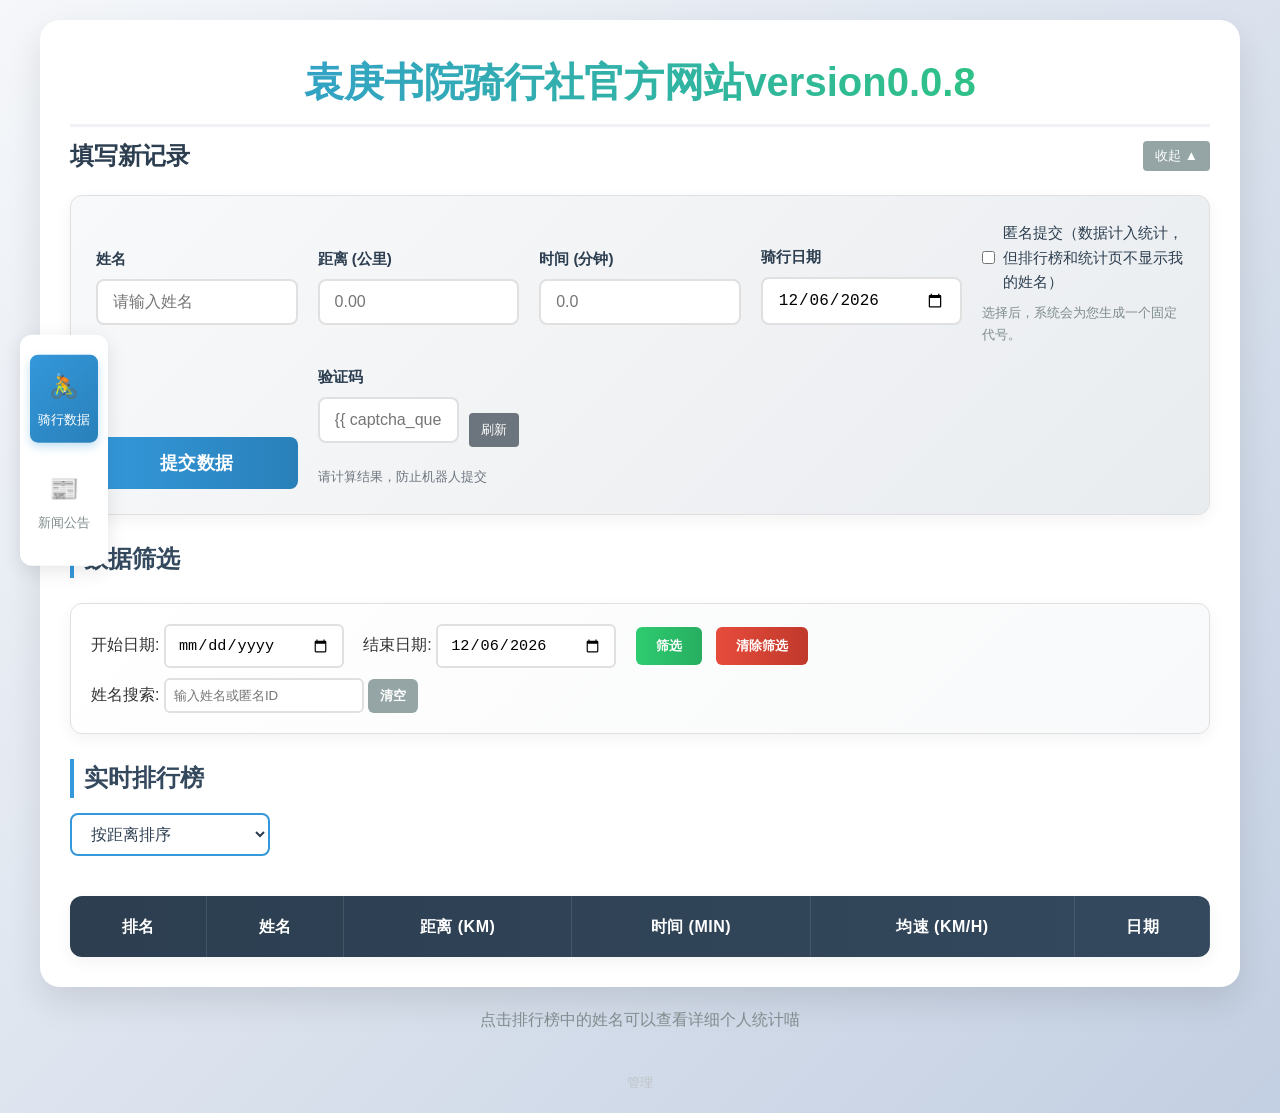
==== templates/index.html @ 5da68606 "Add files via upload" ====
<!DOCTYPE html>
<html>
<head><meta name="viewport" content="width=device-width, initial-scale=1.0, maximum-scale=1.0, user-scalable=no, viewport-fit=cover">
    <title>袁庚书院骑行社排行榜</title>
    <style>    
    /* 全局重置与基础设置 */
    * {
        margin: 0;
        padding: 0;
        box-sizing: border-box;
    }
    #ranking {
        overflow: hidden;
    }   
    @keyframes fadeOut {
        from { opacity: 1; }
        to { opacity: 0; }
    }
    .tr-fade-out {
        animation: fadeOut 0.3s ease-out forwards;
    }
    @keyframes fadeIn {
        from { opacity: 0; transform: translateY(10px); }
        to { opacity: 1; transform: translateY(0); }
    }
    .tr-fade-in {
        animation: fadeIn 0.5s ease-out;
    }
    body {
        font-family: 'Segoe UI', Tahoma, Geneva, Verdana, sans-serif;
        background: linear-gradient(135deg, #f5f7fa 0%, #c3cfe2 100%);
        color: #333;
        line-height: 1.6;
        padding: 20px;
        min-height: 100vh;
    }
    
    .container {
        max-width: 1200px;
        margin: 0 auto;
        background-color: white;
        border-radius: 20px;
        box-shadow: 0 15px 35px rgba(0, 0, 0, 0.1);
        overflow: hidden;
        padding: 30px;
    }
    .search-highlight {
        background-color: #fff9c4;  /* 黄色高亮 */
        font-weight: bold;
        padding: 2px 0;
    }
    
    /* 标题样式 */
    h1 {
        color: #2c3e50;
        text-align: center;
        margin-bottom: 10px;
        font-size: 2.5rem;
        font-weight: 700;
        background: linear-gradient(90deg, #3498db, #2ecc71);
        background-clip: text;
        -webkit-background-clip: text;
        -webkit-text-fill-color: transparent;
        padding-bottom: 10px;
        border-bottom: 3px solid #f1f2f6;
    }
    
    h2 {
        color: #34495e;
        margin: 25px 0 15px;
        padding-left: 10px;
        border-left: 4px solid #3498db;
        font-weight: 600;
    }
    
    /* 数据上传表单美化 */
    form {
        background: linear-gradient(135deg, #f8f9fa 0%, #e9ecef 100%);
        padding: 25px;
        border-radius: 12px;
        margin: 20px 0;
        border: 1px solid #e0e0e0;
        box-shadow: 0 5px 15px rgba(0, 0, 0, 0.05);
    }
    
    form label {
        display: block;
        margin-bottom: 8px;
        color: #2c3e50;
        font-weight: 600;
        font-size: 0.95rem;
    }
    
    form input[type="text"],
    form input[type="number"],
    form input[type="date"],
    form input[type="date"] {
        width: 100%;
        padding: 12px 15px;
        margin-bottom: 20px;
        border: 2px solid #e0e0e0;
        border-radius: 8px;
        font-size: 1rem;
        transition: all 0.3s ease;
        background-color: white;
    }
    
    form input:focus {
        border-color: #3498db;
        box-shadow: 0 0 0 3px rgba(52, 152, 219, 0.2);
        outline: none;
    }
    
    form button[type="submit"] {
    background: linear-gradient(90deg, #3498db, #2980b9);
    color: white;
    border: none;
    padding: 14px 28px;
    border-radius: 8px;
    font-size: 1.1rem;
    font-weight: 600;
    cursor: pointer;
    transition: all 0.4s cubic-bezier(0.175, 0.885, 0.32, 1.275);
    display: block;
    width: 100%;
    letter-spacing: 0.5px;
    position: relative;
    overflow: hidden;
    outline: none;
    }
    
    form button[type="submit"]:hover:not(:disabled) {
    background: linear-gradient(90deg, #2980b9, #3498db);
    transform: translateY(-2px);
    box-shadow: 0 7px 14px rgba(52, 152, 219, 0.3);
    }
    form button[type="submit"]:active:not(:disabled) {
    transform: translateY(0);
    transition: transform 0.1s;
    }
    form button[type="submit"]:disabled {
    opacity: 0.7;
    cursor: not-allowed;
    transform: none !important;
    box-shadow: none !important;
    }
    form button.success-state {
    background: #2ecc71 !important;
    animation: pulse 0.5s ease-in-out;
    }
    @keyframes pulse {
    0% { transform: scale(1); }
    50% { transform: scale(0.95); }
    100% { transform: scale(1); }
    }
    /* 筛选区域美化 */
    #filterSection {
        background: linear-gradient(135deg, #ffffff 0%, #f8f9fa 100%);
        padding: 20px;
        border-radius: 12px;
        margin: 25px 0;
        border: 1px solid #e0e0e0;
        box-shadow: 0 5px 15px rgba(0, 0, 0, 0.05);
    }
    
    #filterSection label {
        display: inline-block;
        margin-right: 10px;
        font-weight: 600;
        color: #2c3e50;
    }
    
    #filterSection input[type="date"] {
        padding: 10px 12px;
        border: 2px solid #e0e0e0;
        border-radius: 6px;
        font-size: 0.95rem;
        margin-right: 15px;
        width: 180px;
    }
    
    #filterSection button {
        padding: 10px 20px;
        border: none;
        border-radius: 6px;
        font-weight: 600;
        cursor: pointer;
        transition: all 0.3s ease;
        margin-right: 10px;
    }
    
    #filterSection button:nth-of-type(1) {
        background: linear-gradient(90deg, #2ecc71, #27ae60);
        color: white;
    }
    
    #filterSection button:nth-of-type(2) {
        background: linear-gradient(90deg, #e74c3c, #c0392b);
        color: white;
    }
    
    #filterSection button:hover {
        transform: translateY(-2px);
        box-shadow: 0 5px 10px rgba(0, 0, 0, 0.1);
    }
    
    /* 排序选择器美化 */
    #sortOption {
        padding: 10px 15px;
        border: 2px solid #3498db;
        border-radius: 8px;
        background-color: white;
        font-size: 1rem;
        font-weight: 500;
        color: #2c3e50;
        cursor: pointer;
        transition: all 0.3s ease;
        margin-bottom: 20px;
        width: 200px;
    }
    
    #sortOption:focus {
        outline: none;
        box-shadow: 0 0 0 3px rgba(52, 152, 219, 0.2);
    }
    
    /* 表格美化 */
    table {
        width: 100%;
        border-collapse: separate;
        border-spacing: 0;
        margin-top: 20px;
        border-radius: 12px;
        overflow: hidden;
        box-shadow: 0 5px 15px rgba(0, 0, 0, 0.05);
    }
    
    thead {
        background: linear-gradient(90deg, #2c3e50, #34495e);
    }
    
    th {
        padding: 18px 15px;
        text-align: center;
        color: white;
        font-weight: 600;
        font-size: 1rem;
        text-transform: uppercase;
        letter-spacing: 0.5px;
        border-right: 1px solid rgba(255, 255, 255, 0.1);
    }
    
    th:last-child {
        border-right: none;
    }
    
    tbody tr {
        transition: all 0.3s ease;
    }
    
    tbody tr:nth-child(even) {
        background-color: #f8f9fa;
    }
    
    tbody tr:nth-child(odd) {
        background-color: white;
    }
    
    tbody tr:hover {
        background-color: #e3f2fd;
        transform: scale(1.005);
        box-shadow: 0 3px 10px rgba(0, 0, 0, 0.08);
    }
    
    td {
        padding: 16px 15px;
        text-align: center;
        border-bottom: 1px solid #f1f2f6;
        font-size: 0.95rem;
    }
    
    /* 排名数字特殊样式 */
    td:first-child {
        font-weight: 700;
        color: #3498db;
        font-size: 1.1rem;
    }
    
    /* 数据高亮 */
    td:nth-child(3) { /* 距离列 */
        color: #e74c3c;
        font-weight: 600;
    }
    
    td:nth-child(5) { /* 均速列 */
        color: #27ae60;
        font-weight: 600;
    }
    
    /* 筛选信息显示 */
    #filterInfo {
        background: linear-gradient(135deg, #e3f2fd, #bbdefb);
        padding: 12px 20px;
        border-radius: 8px;
        margin: 15px 0;
        color: #1565c0;
        font-weight: 500;
        border-left: 4px solid #2196f3;
    }
    
    /* 响应式设计 */
    @media (max-width: 768px) {
        .container {
            padding: 15px;
            border-radius: 10px;
        }
        
        h1 {
            font-size: 1.8rem;
        }
        
        #filterSection {
            padding: 15px;
        }
        
        #filterSection input[type="date"] {
            width: 100%;
            margin-bottom: 10px;
        }
        
        #filterSection button {
            width: 100%;
            margin-bottom: 10px;
        }
        
        table {
            display: block;
            overflow-x: auto;
        }
        
        th, td {
            padding: 12px 8px;
            font-size: 0.9rem;
        }
        
        form {
            padding: 15px;
        }
    
    
    /* 顶部装饰条 */
    .header-bar {
        height: 5px;
        background: linear-gradient(90deg, #3498db, #2ecc71, #e74c3c, #f39c12);
        border-radius: 5px 5px 0 0;
        margin-bottom: 20px;
    }
    
    /* 加载动画 */
    .loading {
        text-align: center;
        padding: 20px;
        color: #7f8c8d;
        font-style: italic;
    }
    
    /* 空状态提示 */
    .empty-state {
        text-align: center;
        padding: 40px 20px;
        color: #95a5a6;
        font-size: 1.1rem;
    }
    #dataForm {
        /* 上面行内样式已定义网格，这里补充细节 */
        background: linear-gradient(135deg, #f8f9fa 0%, #e9ecef 100%);
        padding: 25px;
        border-radius: 12px;
        border: 1px solid #e0e0e0;
        box-shadow: 0 5px 15px rgba(0, 0, 0, 0.05);
        transition: all 0.3s ease;
        margin-bottom: 20px;
    }

    .form-group {
        display: flex;
        flex-direction: column;
    }

    .form-group label {
        margin-bottom: 8px;
        color: #2c3e50;
        font-weight: 600;
        font-size: 0.9rem;
    }

    #dataForm input[type="text"],
    #dataForm input[type="number"],
    #dataForm input[type="date"] {
        width: 100%; /* 在网格单元格内自适应 */
        padding: 12px 15px;
        border: 2px solid #e0e0e0;
        border-radius: 8px;
        font-size: 1rem;
        transition: all 0.3s ease;
        background-color: white;
    }
    
/* 移动端下恢复为垂直布局 */
    
    #dataForm {
        grid-template-columns: 1fr !important; /* 强制单列 */
        gap: 15px;
    }
    .form-group {
        margin-bottom: 0;
    }
    
        #dataForm {
    padding: 15px !important; /* 减少内边距 */
    gap: 12px !important; /* 减小网格间隙 */
    border-radius: 10px; /* 略微减小圆角 */
    }

    /* 2. 优化表单内所有输入框、按钮、文字 */
    #dataForm input[type="text"],
    #dataForm input[type="number"],
    #dataForm input[type="date"],
    #dataForm input[type="text"]#captcha { /* 确保验证码输入框也被优化 */
        padding: 10px 12px !important; /* 减小内边距 */
        font-size: 16px !important; /* 关键：防止iOS页面自动缩放 */
        border-width: 1px; /* 细化边框 */
        margin-bottom: 8px; /* 统一底部间距 */
        min-height: 44px; /* 满足苹果人机指南的最小点击区域 */
    }

/* 3. 优化标签和提示文字 */
    .form-group label {
        font-size: 0.85rem !important;
        margin-bottom: 4px !important;
        font-weight: 500; /* 稍微加粗，提高可读性 */
    }
    .form-group small {
        font-size: 0.75rem !important;
        line-height: 1.2;
    }

    /* 4. 优化复选框和匿名提交说明的布局 */
    .form-group label[for^="is_anonymous"] { /* 针对匿名提交的复选框标签 */
        align-items: flex-start; /* 顶部对齐 */
        line-height: 1.3;
    }
    #is_anonymous {
        margin-top: 2px; /* 微调复选框对齐 */
    }

    /* 5. 优化提交按钮 */
    #dataForm button[type="submit"] {
        padding: 12px 16px !important;
        font-size: 1rem !important;
        border-radius: 8px;
        margin-top: 5px;
    }
    .container {
        padding: 12px 15px 90px !important; /* 调整内边距，底部为底部导航留出空间 */
        border-radius: 12px;
    }
    h1 {
        font-size: 1.5rem !important; /* 减小主标题 */
        margin-bottom: 5px;
        padding-bottom: 8px;
    }
    h2 {
        font-size: 1.2rem !important; /* 减小次级标题 */
        margin: 15px 0 10px;
        padding-left: 8px;
    }
    #filterSection {
        padding: 12px;
    }
    #filterSection input[type="date"] {
        width: calc(50% - 5px) !important; /* 让两个日期输入框并排 */
        display: inline-block;
        margin-right: 0;
        margin-bottom: 10px;
    }
    #filterSection input[type="date"]:first-of-type {
        margin-right: 10px;
    }
    #filterSection button {
        width: auto; /* 按钮恢复自适应宽度 */
        min-width: 60px;
        padding: 8px 12px;
        margin-right: 8px;
        margin-bottom: 10px;
    }
    /* 搜索框单独一行 */
    #filterSection > div { /* 指向包含搜索框的div */
        margin-top: 5px;
    }
    #searchName {
        width: calc(100% - 80px) !important; /* 搜索框占据主要宽度 */
    }
    table {
        display: block;
        border-radius: 8px;
    }
    thead {
        display: none; /* 在小屏幕上隐藏复杂表头 */
    }
    tbody tr {
        display: block;
        border-bottom: 1px solid #eee;
        padding: 12px 0; /* 增加垂直内边距，使卡片更饱满 */
        margin-bottom: 8px; /* 卡片之间的间距 */
        background-color: white;
        border-radius: 8px;
        box-shadow: 0 2px 8px rgba(0, 0, 0, 0.08); /* 更柔和的阴影 */
        transition: all 0.2s ease; /* 添加悬停效果过渡 */
    }
    tbody tr:last-child {
        margin-bottom: 0; /* 最后一行不需要底部外边距 */
    }
    
    tbody tr:hover {
        box-shadow: 0 4px 12px rgba(0, 0, 0, 0.12); /* 悬停时阴影加深 */
        transform: translateY(-1px); /* 轻微的悬停上浮效果 */
    }
    tbody td {
        display: flex; /* 使用弹性布局 */
        justify-content: space-between; /* 标签和数据分别两端对齐 */
        align-items: center; /* 垂直居中对齐 */
        padding: 8px 10px; /* 增加内边距，更易点击 */
        border-bottom: 1px solid #f0f0f0; /* 添加细分割线 */
        text-align: left; /* 主文本恢复左对齐 */
        position: relative; /* 保留，用于其他可能需要定位的子元素 */
    }
    tbody td:before {
        /* 使用CSS伪元素为每个数据添加“标签” */
        content: attr(data-label);
        position: static; /* 恢复静态定位，参与flex布局 */
        font-weight: 600;
        color: #2c3e50; /* 使用更醒目的颜色 */
        margin-right: 15px; /* 标签和数据之间的固定间距 */
        flex-shrink: 0; /* 防止标签被压缩 */
        min-width: 80px; /* 为标签设置一个最小宽度，保持对齐 */
        text-align: left;
    }
    tbody td .cell-data {
    /* 如果需要，可以为数据部分添加特定样式 */
        text-align: right;
        font-weight: 500;
        color: #333;
        word-break: break-all; /* 长数据允许换行 */
}
    button:active, a:active {
        opacity: 0.7;
        transform: scale(0.98);
    }
    /* 优化加载中的提示 */
    .loading, .empty-state {
        padding: 30px 15px;
        font-size: 0.95rem;
    }
    
        .sidebar-nav {
            border-radius: 20px 20px 0 0 !important; /* 更大的圆角 */
            padding: 12px 5px 15px !important; /* 调整内边距，特别是底部，为iPhone首页指示条留空间 */
            box-shadow: 0 -8px 25px rgba(0,0,0,0.1) !important;
        }
        .sidebar-nav a {
            padding: 8px 5px 6px !important; /* 调整链接内边距 */
        }
        .sidebar-nav .icon {
            font-size: 1.4rem;
            margin-bottom: 3px;
        }   
        .sidebar-nav .text {
            font-size: 0.7rem;
            font-weight: 600; /* 加粗提高可读性 */
        }
   
    }
    /* 侧边栏导航样式 */
        .sidebar-nav {
            position: fixed;
            left: 20px;
            top: 50%;
            transform: translateY(-50%);
            background: white;
            border-radius: 12px;
            padding: 20px 10px;
            box-shadow: 0 5px 20px rgba(0, 0, 0, 0.1);
            z-index: 999;
            display: flex;
            flex-direction: column;
            align-items: center;
            gap: 15px;
        }

        .sidebar-nav a {
            display: flex;
            flex-direction: column;
            align-items: center;
            text-decoration: none;
            color: #7f8c8d;
            padding: 12px 8px;
            border-radius: 8px;
            transition: all 0.3s ease;
            width: 100%;
            text-align: center;
        }   

        .sidebar-nav a:hover {
            background-color: #f1f8ff;
            color: #3498db;
            transform: translateX(3px);
        }

        .sidebar-nav a.active {
            background: linear-gradient(135deg, #3498db, #2980b9);
            color: white;
            box-shadow: 0 4px 10px rgba(52, 152, 219, 0.3);
        }

        .sidebar-nav .icon {
            font-size: 1.5rem;
            margin-bottom: 5px;
        }

        .sidebar-nav .text {
            font-size: 0.8rem;
            font-weight: 500;
            white-space: nowrap;
        }
</style>
</head>
<body>
    <nav class="sidebar-nav">
        <a href="/" class="active">
            <div class="icon">🚴</div>
            <div class="text">骑行数据</div>
        </a>
        <a href="/news">
            <div class="icon">📰</div>
            <div class="text">新闻公告</div>
        </a>
    </nav>
    <div class="container">
    
    <h1>袁庚书院骑行社官方网站version0.0.8</h1>
    
    <div style="display: flex; justify-content: space-between; align-items: center; margin-bottom: 10px;">
    <h2 style="margin: 0; border: none; padding: 0; color: #2c3e50;">填写新记录</h2>
    <button type="button" id="toggleFormBtn" style="padding: 6px 12px; background: #95a5a6; color: white; border: none; border-radius: 4px; cursor: pointer;">
        收起 ▲
    </button>
    </div>
    <div id="uploadFormContainer">
    <form method="POST" id="dataForm" style="display: grid; grid-template-columns: repeat(auto-fit, minmax(200px, 1fr)); gap: 20px; align-items: end;">
        <div class="form-group">
            <label for="name">姓名</label>
            <input type="text" id="name" name="name" required placeholder="请输入姓名">
        </div>
        <div class="form-group">
            <label for="distance">距离 (公里)</label>
            <input type="number" step="0.01" id="distance" name="distance" required placeholder="0.00">
        </div>
        <div class="form-group">
            <label for="time">时间 (分钟)</label>
            <input type="number" step="0.1" id="time" name="time" required placeholder="0.0">
        </div>
        <div class="form-group">
            <label for="date">骑行日期</label>
            <input type="date" id="date" name="date" required>
        </div>
        <div class="form-group">
            <label style="font-weight: normal; cursor: pointer; display: flex; align-items: center;">
            <input type="checkbox" id="is_anonymous" name="is_anonymous" value="1" style="margin-right: 8px;">
            <span>匿名提交（数据计入统计，但排行榜和统计页不显示我的姓名）</span>
            </label>
            <small style="display: block; color: #7f8c8d; margin-top: 5px;">选择后，系统会为您生成一个固定代号。</small>
        </div>
        <div class="form-group" style="grid-column: span 1;">
            <button type="submit" style="width: 100%;">提交数据</button>
        </div>
        <div class="form-group">
            <label for="captcha">验证码</label>
            <div style="display: flex; align-items: center; gap: 10px;">
                <input type="text" id="captcha" name="captcha" required 
                    placeholder="{{ captcha_question if captcha_question else '1 + 1 = ?' }}"
                    style="flex: 1;">
                <button type="button" onclick="refreshCaptcha()" 
                    style="padding: 8px 12px; background: #6c757d; color: white; border: none; border-radius: 4px;">
                    刷新
                </button>
            </div>
            <small style="color: #6c757d;">请计算结果，防止机器人提交</small>
        </div>
    </form>
    </div>

<h2>数据筛选</h2>
<div id="filterSection">
    开始日期: <input type="date" id="startDate">
    结束日期: <input type="date" id="endDate">
    <button onclick="applyFilter()">筛选</button>
    <button onclick="clearFilter()">清除筛选</button>
    <div style="margin-top: 10px;">
        姓名搜索: 
        <input type="text" id="searchName" placeholder="输入姓名或匿名ID" 
               style="padding: 8px; width: 200px; border: 2px solid #e0e0e0; border-radius: 6px;"
               oninput="debouncedSearch()">
        <button onclick="clearSearch()" style="padding: 8px 12px; background: #95a5a6; color: white; border: none; border-radius: 6px;">清空</button>
    </div>
</div>
    <h2>实时排行榜</h2>
    <select id="sortOption">
    <option value="distance">按距离排序</option>
    <option value="speed">按均速排序</option>
    <option value="date">按日期排序</option>
</select>
    <table>
        <thead>
        <tr>
            <th>排名</th>
            <th>姓名</th>
            <th>距离 (km)</th>
            <th>时间 (min)</th>
            <th>均速 (km/h)</th>
            <th>日期</th>
        </tr>
        </thead>
        <tbody id="ranking">
            <!-- 数据由 JavaScript 填充 -->
        </tbody>
    </table>
</div>
<div style="text-align: center; margin: 20px 0; color: #7f8c8d;">
    <p>点击排行榜中的姓名可以查看详细个人统计喵</p>
</div>
<div style="text-align: center; margin-top: 40px; color: #bdc3c7; font-size: 0.8rem;">
    <a href="/admin/login" style="color: inherit; text-decoration: none;">管理</a>
</div>
<script>
    function refreshCaptcha() {
    fetch('/refresh_captcha')
        .then(r => r.json())
        .then(data => {
            if (data.success) {
                document.getElementById('captcha').placeholder = data.question;
            }
        });
    }     
      
    let searchTimer = null;
    let isUpdatingRanking = false;
    
    function debouncedSearch() {
        clearTimeout(searchTimer);
        const tbody = document.getElementById('ranking');
        const oldRows = tbody.querySelectorAll('tr');
        if (oldRows.length > 0) {
            tbody.innerHTML = '<tr><td colspan="6" class="loading">搜索中...</td></tr>';
        }
        searchTimer = setTimeout(() => {
            fetchRanking(document.getElementById('sortOption').value);
        }, 300);  // 输入停止300ms后搜索
    }

    function clearSearch() {
        document.getElementById('searchName').value = '';
        fetchRanking(document.getElementById('sortOption').value);
    }
    
    // 每5秒刷新排名

    function escapeHtml(text) {
    if (!text) return '';
        return text
            .toString()
            .replace(/&/g, "&amp;")
            .replace(/</g, "&lt;")
            .replace(/>/g, "&gt;")
            .replace(/"/g, "&quot;")
            .replace(/'/g, "&#039;");
    }   

    function fetchRanking(sortBy = 'distance') {
         if (isUpdatingRanking) {
            console.log('数据更新中，跳过此次重复调用。');
            return;
        }
        isUpdatingRanking = true;
        const startDate = document.getElementById('startDate').value;
        const endDate = document.getElementById('endDate').value;
        const searchName = document.getElementById('searchName').value;

        let url = `/get_ranking?sort_by=${sortBy}`;
        if (startDate) url += `&start_date=${startDate}`;
        if (endDate) url += `&end_date=${endDate}`;
        if (searchName) url += `&search_name=${encodeURIComponent(searchName)}`;

        const tbody = document.getElementById('ranking');
        const oldRows = Array.from(tbody.querySelectorAll('tr')); // 获取现有行
        const hasOldData = oldRows.length > 0 && !tbody.querySelector('.loading, .empty-state');
        
    // 1. 为旧数据添加淡出动画（如果有的话）
        if (hasOldData) {
            const fadeOutPromises = oldRows.map(tr => {
                return new Promise(resolve => {
                    tr.classList.add('tr-fade-out');
                    tr.addEventListener('animationend', resolve, { once: true });
                });
            });
            Promise.all(fadeOutPromises).then(() => {
            // 此时旧行已不可见，可以安全地发送请求
                fetchAndUpdateTable(url, tbody, startDate, endDate);
            });
        } else {
            // 如果没有旧数据（如初始状态、空状态），直接显示加载提示
            tbody.innerHTML = '<tr><td colspan="6" class="loading">加载中...</td></tr>';
            fetchAndUpdateTable(url, tbody, startDate, endDate);
        }
    }
    
    // 2. 发送请求获取新数据
    function fetchAndUpdateTable(url, tbody, startDate, endDate) {
    fetch(url)
        .then(response => response.json())
        .then(data => {
            // 3. 新数据到达后，清除旧内容
            tbody.innerHTML = '';
            
            if (data.length === 0) {
                tbody.innerHTML = '<tr><td colspan="6" class="empty-state">暂无骑行记录</td></tr>';
                updateFilterInfo(startDate, endDate, 0);
                isUpdatingRanking = false;
                return;
            }
            
            // 4. 创建并插入新行，它们会自动应用原有的 fadeIn 动画
            data.forEach((row, index) => {
                const tr = document.createElement('tr');
                const escapedName = escapeHtml(row.name);
                const escapedDate = escapeHtml(row.date);
                
                const headers = ['排名', '姓名', '距离 (km)', '时间 (min)', '均速 (km/h)', '日期'];
                tr.innerHTML = `
                    <td data-label="${headers[0]}">${index + 1}</td>
                    <td data-label="${headers[1]}"><a href="/user/${encodeURIComponent(row.name)}" style="color: #3498db; text-decoration: none; font-weight: 600;">${escapedName}</a></td>
                    <td data-label="${headers[2]}">${row.distance.toFixed(2)}</td>
                    <td data-label="${headers[3]}">${row.time.toFixed(1)}</td>
                    <td data-label="${headers[4]}">${row.speed ? row.speed.toFixed(4) : '-'}</td>
                    <td data-label="${headers[5]}">${escapedDate}</td>
                `;
                tr.classList.add('tr-fade-in');
                tbody.appendChild(tr);
                tr.addEventListener('animationend', function() {
                    tr.classList.remove('tr-fade-in');
                }, { once: true }); 
            });
            updateFilterInfo(startDate, endDate, data.length);
            isUpdatingRanking = false;
        })
        .catch(error => {
            console.error('获取数据失败:', error);
            // 如果出错，移除淡出效果，恢复旧数据（如果有的话），或显示错误
            tbody.innerHTML = '';
            if (hasOldData) {
                // 可以在这里选择恢复旧数据或显示错误信息
                tbody.innerHTML = '<tr><td colspan="6" style="text-align: center; color: #e74c3c; padding: 20px;">数据刷新失败，请重试</td></tr>';
            } else {
                tbody.innerHTML = '<tr><td colspan="6" style="text-align: center; color: #e74c3c; padding: 20px;">数据加载失败</td></tr>';
            }
            isUpdatingRanking = false;
        });
    }

    
    function applyFilter() {
        fetchRanking(document.getElementById('sortOption').value);
    }
    
    function clearFilter() {
        document.getElementById('startDate').value = '';
        document.getElementById('endDate').value = '';
        fetchRanking(document.getElementById('sortOption').value);
    }
    
    function updateFilterInfo(startDate, endDate, count) {
        let info = `共 ${count} 条记录`;
        if (startDate || endDate) {
            info += '（筛选条件：';
            if (startDate) info += `从 ${startDate} `;
            if (endDate) info += `到 ${endDate}`;
            info += ')';
        }
        
        let infoDiv = document.getElementById('filterInfo');
        if (!infoDiv) {
            infoDiv = document.createElement('div');
            infoDiv.id = 'filterInfo';
            infoDiv.style.margin = '10px 0';
            infoDiv.style.padding = '5px';
            infoDiv.style.backgroundColor = '#f0f0f0';
            document.getElementById('filterSection').after(infoDiv);
        }
        infoDiv.textContent = info;
    }
    
    // 页面加载初始化
    window.onload = function() {
        const today = new Date().toISOString().split('T')[0];
        document.getElementById('startDate').value = '';
        document.getElementById('endDate').value = today;
        
        // 设置默认骑行日期
        const dateInput = document.getElementById('date');
        if (dateInput && !dateInput.value) {
            dateInput.value = today;
        }
        
        // 初始加载数据
        fetchRanking();
        
        // 监听排序选项变化
        document.getElementById('sortOption').addEventListener('change', (e) => {
            fetchRanking(e.target.value);
        });
        
        // --- 表单收起/展开功能 ---
        const toggleFormBtn = document.getElementById('toggleFormBtn');
        const formContainer = document.getElementById('uploadFormContainer');
        
        if (toggleFormBtn && formContainer) {
            toggleFormBtn.addEventListener('click', function() {
                if (formContainer.style.display === 'none') {
                    formContainer.style.display = 'block';
                    toggleFormBtn.textContent = '收起 ▲';
                    toggleFormBtn.style.background = '#95a5a6';
                } else {
                    formContainer.style.display = 'none';
                    toggleFormBtn.textContent = '展开 ▼';
                    toggleFormBtn.style.background = '#2ecc71';
                }
            });
        }
        // --- 表单收起/展开功能结束 ---
        
        // --- 异步表单提交和按钮动画功能 ---
        const form = document.getElementById('dataForm');
        if (form) {
        // 先阻止默认行为，然后绑定事件
        form.addEventListener('submit', function(event) {
            // 立即阻止默认的提交行为
            event.preventDefault();
            event.stopPropagation();
            
            // 验证表单数据
            const name = document.getElementById('name').value.trim();
            const distance = document.getElementById('distance').value;
            const time = document.getElementById('time').value;
            
            if (!name) {
                alert('请输入姓名');
                return;
            }
            if (!distance || parseFloat(distance) <= 0) {
                alert('请输入有效的距离');
                return;
            }
            if (!time || parseFloat(time) <= 0) {
                alert('请输入有效的时间');
                return;
            }
            
            // 获取提交按钮
            const submitButton = this.querySelector('button[type="submit"]');
            if (!submitButton) return;
            
            // 保存原始状态
            const originalText = submitButton.textContent;
            const originalBackground = submitButton.style.background;
            const originalColor = submitButton.style.color;
            
            // 更新按钮状态
            submitButton.textContent = '✓';
            submitButton.style.background = '#2ecc71';
            submitButton.style.color = 'white';
            submitButton.disabled = true;
            
            // 准备表单数据
            const formData = new FormData(this);
            
            // 发送 AJAX 请求
            fetch('/', {
                method: 'POST',
                body: formData
            })
            .then(response => {
                if (!response.ok) {
                    throw new Error('网络响应异常');
                }
                return response.json();
            })
            .then(data => {
                console.log('提交成功:', data);
                
                if (data.success) {
                    submitButton.textContent = '✓';
                    submitButton.style.background = '#2ecc71';
                    submitButton.style.color = 'white';
                    submitButton.disabled = true;
                    setTimeout(() => {
                    // 清空表单（而非重置整个表单结构，更温和）
                        document.getElementById('name').value = '';
                        document.getElementById('distance').value = '';
                        document.getElementById('time').value = '';
                    // 仅重置日期为今天
                        document.getElementById('date').value = today;
            
                    // 刷新排行榜
                        fetchRanking(document.getElementById('sortOption').value);
                    }, 300); 
                    // 保持成功状态2秒
                    setTimeout(() => {
                        // 恢复按钮状态
                        submitButton.textContent = originalText;
                        submitButton.style.background = originalBackground;
                        submitButton.style.color = originalColor;
                        submitButton.disabled = false;
                    }, 1500);
                } else {
                    // 后端返回错误
                    alert('提交失败: ' + (data.message || '未知错误'));
                    restoreButton();
                }
            })
            .catch(error => {
                console.error('提交错误:', error);
                alert('提交失败: ' + error.message);
                restoreButton();
            });
            
            // 恢复按钮状态的函数
            function restoreButton() {
                submitButton.textContent = originalText;
                submitButton.style.background = originalBackground;
                submitButton.style.color = originalColor;
                submitButton.disabled = false;
            }
        });
    } else {
        console.error('未找到表单元素，请检查表单ID是否为 dataForm');
    }
    // 在 window.onload 函数内添加
        //document.querySelectorAll('#dataForm input').forEach(input => {
           // input.addEventListener('focus', function() {
                // 简单延迟，等待键盘弹出
                //setTimeout(() => {
                   // this.scrollIntoView({ behavior: 'smooth', block: 'center' });
                //}, 300);
            //});
        //});
    // 定时刷新（每5秒）
    setInterval(() => {
        fetchRanking(document.getElementById('sortOption').value);
    }, 30000);
};
</script>
    <button id="backToTop" style="
        display: none;
        position: fixed;
        bottom: 80px; /* 在底部导航栏上方 */
        right: 15px;
        width: 44px;
        height: 44px;
        border-radius: 50%;
        background: #3498db;
        color: white;
        border: none;
        font-size: 1.2rem;
        cursor: pointer;
        box-shadow: 0 3px 10px rgba(52, 152, 219, 0.3);
        z-index: 998;
    ">↑</button>

<script>
// 返回顶部功能
    const backToTopBtn = document.getElementById('backToTop');
    window.addEventListener('scroll', () => {
        backToTopBtn.style.display = window.scrollY > 300 ? 'block' : 'none';
    });
    backToTopBtn.addEventListener('click', () => {
        window.scrollTo({top: 0, behavior: 'smooth'});
    });
</script>
</body>
</html>
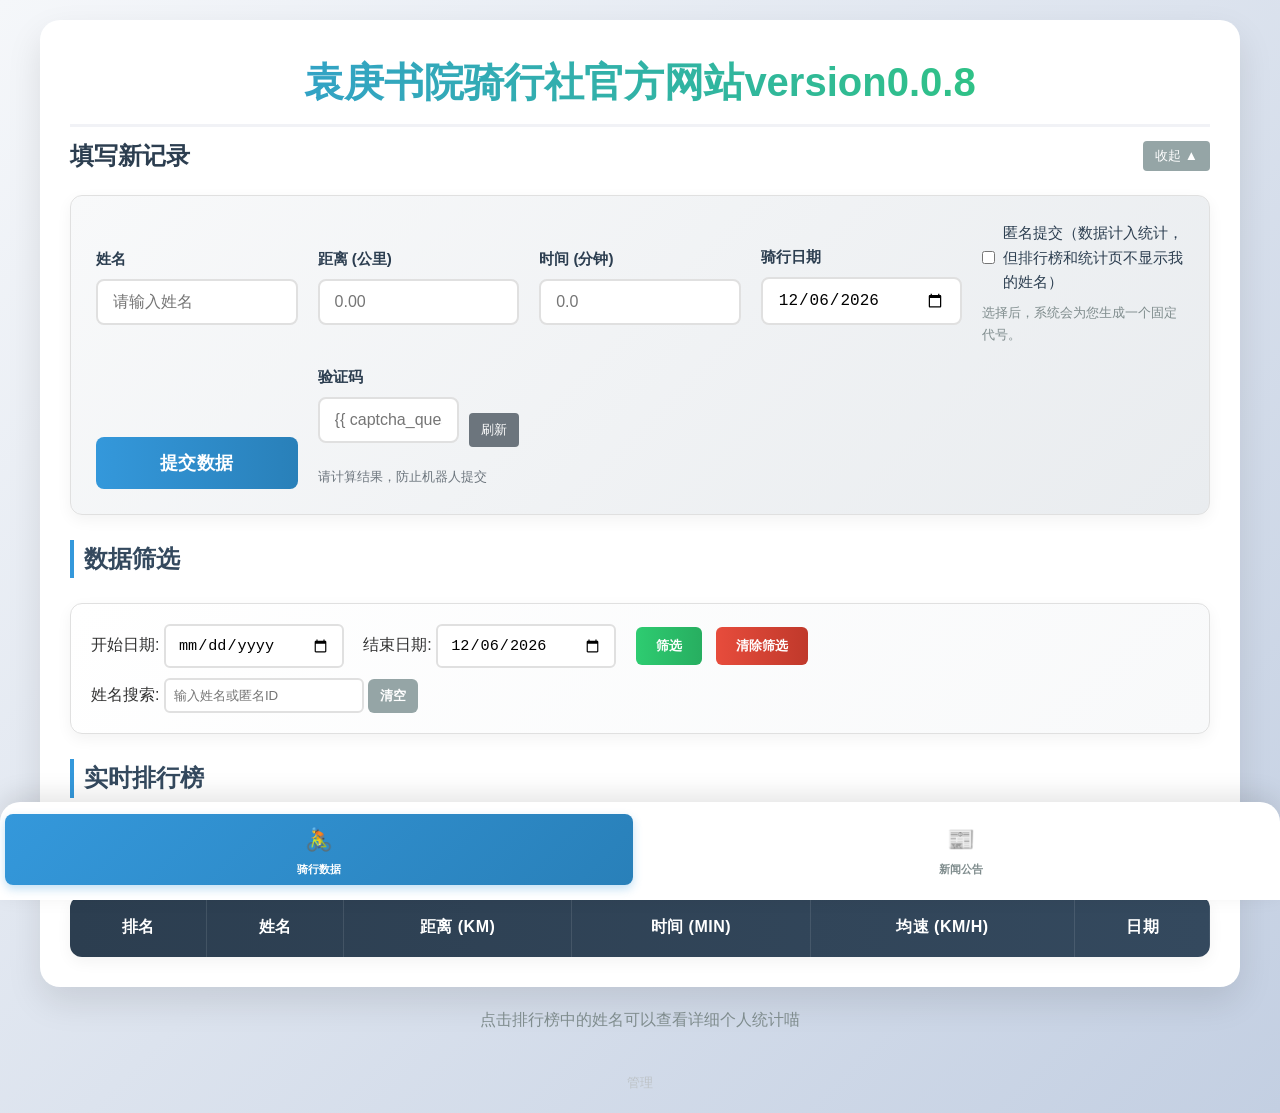
==== commit aea95a85: "Add files via upload" ====
--- a/templates/index.html
+++ b/templates/index.html
@@ -307,282 +307,7 @@
         font-weight: 500;
         border-left: 4px solid #2196f3;
     }
-    
-    /* 响应式设计 */
-    @media (max-width: 768px) {
-        .container {
-            padding: 15px;
-            border-radius: 10px;
-        }
-        
-        h1 {
-            font-size: 1.8rem;
-        }
-        
-        #filterSection {
-            padding: 15px;
-        }
-        
-        #filterSection input[type="date"] {
-            width: 100%;
-            margin-bottom: 10px;
-        }
-        
-        #filterSection button {
-            width: 100%;
-            margin-bottom: 10px;
-        }
-        
-        table {
-            display: block;
-            overflow-x: auto;
-        }
-        
-        th, td {
-            padding: 12px 8px;
-            font-size: 0.9rem;
-        }
-        
-        form {
-            padding: 15px;
-        }
-    
-    
-    /* 顶部装饰条 */
-    .header-bar {
-        height: 5px;
-        background: linear-gradient(90deg, #3498db, #2ecc71, #e74c3c, #f39c12);
-        border-radius: 5px 5px 0 0;
-        margin-bottom: 20px;
-    }
-    
-    /* 加载动画 */
-    .loading {
-        text-align: center;
-        padding: 20px;
-        color: #7f8c8d;
-        font-style: italic;
-    }
-    
-    /* 空状态提示 */
-    .empty-state {
-        text-align: center;
-        padding: 40px 20px;
-        color: #95a5a6;
-        font-size: 1.1rem;
-    }
-    #dataForm {
-        /* 上面行内样式已定义网格，这里补充细节 */
-        background: linear-gradient(135deg, #f8f9fa 0%, #e9ecef 100%);
-        padding: 25px;
-        border-radius: 12px;
-        border: 1px solid #e0e0e0;
-        box-shadow: 0 5px 15px rgba(0, 0, 0, 0.05);
-        transition: all 0.3s ease;
-        margin-bottom: 20px;
-    }
-
-    .form-group {
-        display: flex;
-        flex-direction: column;
-    }
-
-    .form-group label {
-        margin-bottom: 8px;
-        color: #2c3e50;
-        font-weight: 600;
-        font-size: 0.9rem;
-    }
-
-    #dataForm input[type="text"],
-    #dataForm input[type="number"],
-    #dataForm input[type="date"] {
-        width: 100%; /* 在网格单元格内自适应 */
-        padding: 12px 15px;
-        border: 2px solid #e0e0e0;
-        border-radius: 8px;
-        font-size: 1rem;
-        transition: all 0.3s ease;
-        background-color: white;
-    }
-    
-/* 移动端下恢复为垂直布局 */
-    
-    #dataForm {
-        grid-template-columns: 1fr !important; /* 强制单列 */
-        gap: 15px;
-    }
-    .form-group {
-        margin-bottom: 0;
-    }
-    
-        #dataForm {
-    padding: 15px !important; /* 减少内边距 */
-    gap: 12px !important; /* 减小网格间隙 */
-    border-radius: 10px; /* 略微减小圆角 */
-    }
-
-    /* 2. 优化表单内所有输入框、按钮、文字 */
-    #dataForm input[type="text"],
-    #dataForm input[type="number"],
-    #dataForm input[type="date"],
-    #dataForm input[type="text"]#captcha { /* 确保验证码输入框也被优化 */
-        padding: 10px 12px !important; /* 减小内边距 */
-        font-size: 16px !important; /* 关键：防止iOS页面自动缩放 */
-        border-width: 1px; /* 细化边框 */
-        margin-bottom: 8px; /* 统一底部间距 */
-        min-height: 44px; /* 满足苹果人机指南的最小点击区域 */
-    }
-
-/* 3. 优化标签和提示文字 */
-    .form-group label {
-        font-size: 0.85rem !important;
-        margin-bottom: 4px !important;
-        font-weight: 500; /* 稍微加粗，提高可读性 */
-    }
-    .form-group small {
-        font-size: 0.75rem !important;
-        line-height: 1.2;
-    }
-
-    /* 4. 优化复选框和匿名提交说明的布局 */
-    .form-group label[for^="is_anonymous"] { /* 针对匿名提交的复选框标签 */
-        align-items: flex-start; /* 顶部对齐 */
-        line-height: 1.3;
-    }
-    #is_anonymous {
-        margin-top: 2px; /* 微调复选框对齐 */
-    }
-
-    /* 5. 优化提交按钮 */
-    #dataForm button[type="submit"] {
-        padding: 12px 16px !important;
-        font-size: 1rem !important;
-        border-radius: 8px;
-        margin-top: 5px;
-    }
-    .container {
-        padding: 12px 15px 90px !important; /* 调整内边距，底部为底部导航留出空间 */
-        border-radius: 12px;
-    }
-    h1 {
-        font-size: 1.5rem !important; /* 减小主标题 */
-        margin-bottom: 5px;
-        padding-bottom: 8px;
-    }
-    h2 {
-        font-size: 1.2rem !important; /* 减小次级标题 */
-        margin: 15px 0 10px;
-        padding-left: 8px;
-    }
-    #filterSection {
-        padding: 12px;
-    }
-    #filterSection input[type="date"] {
-        width: calc(50% - 5px) !important; /* 让两个日期输入框并排 */
-        display: inline-block;
-        margin-right: 0;
-        margin-bottom: 10px;
-    }
-    #filterSection input[type="date"]:first-of-type {
-        margin-right: 10px;
-    }
-    #filterSection button {
-        width: auto; /* 按钮恢复自适应宽度 */
-        min-width: 60px;
-        padding: 8px 12px;
-        margin-right: 8px;
-        margin-bottom: 10px;
-    }
-    /* 搜索框单独一行 */
-    #filterSection > div { /* 指向包含搜索框的div */
-        margin-top: 5px;
-    }
-    #searchName {
-        width: calc(100% - 80px) !important; /* 搜索框占据主要宽度 */
-    }
-    table {
-        display: block;
-        border-radius: 8px;
-    }
-    thead {
-        display: none; /* 在小屏幕上隐藏复杂表头 */
-    }
-    tbody tr {
-        display: block;
-        border-bottom: 1px solid #eee;
-        padding: 12px 0; /* 增加垂直内边距，使卡片更饱满 */
-        margin-bottom: 8px; /* 卡片之间的间距 */
-        background-color: white;
-        border-radius: 8px;
-        box-shadow: 0 2px 8px rgba(0, 0, 0, 0.08); /* 更柔和的阴影 */
-        transition: all 0.2s ease; /* 添加悬停效果过渡 */
-    }
-    tbody tr:last-child {
-        margin-bottom: 0; /* 最后一行不需要底部外边距 */
-    }
-    
-    tbody tr:hover {
-        box-shadow: 0 4px 12px rgba(0, 0, 0, 0.12); /* 悬停时阴影加深 */
-        transform: translateY(-1px); /* 轻微的悬停上浮效果 */
-    }
-    tbody td {
-        display: flex; /* 使用弹性布局 */
-        justify-content: space-between; /* 标签和数据分别两端对齐 */
-        align-items: center; /* 垂直居中对齐 */
-        padding: 8px 10px; /* 增加内边距，更易点击 */
-        border-bottom: 1px solid #f0f0f0; /* 添加细分割线 */
-        text-align: left; /* 主文本恢复左对齐 */
-        position: relative; /* 保留，用于其他可能需要定位的子元素 */
-    }
-    tbody td:before {
-        /* 使用CSS伪元素为每个数据添加“标签” */
-        content: attr(data-label);
-        position: static; /* 恢复静态定位，参与flex布局 */
-        font-weight: 600;
-        color: #2c3e50; /* 使用更醒目的颜色 */
-        margin-right: 15px; /* 标签和数据之间的固定间距 */
-        flex-shrink: 0; /* 防止标签被压缩 */
-        min-width: 80px; /* 为标签设置一个最小宽度，保持对齐 */
-        text-align: left;
-    }
-    tbody td .cell-data {
-    /* 如果需要，可以为数据部分添加特定样式 */
-        text-align: right;
-        font-weight: 500;
-        color: #333;
-        word-break: break-all; /* 长数据允许换行 */
-}
-    button:active, a:active {
-        opacity: 0.7;
-        transform: scale(0.98);
-    }
-    /* 优化加载中的提示 */
-    .loading, .empty-state {
-        padding: 30px 15px;
-        font-size: 0.95rem;
-    }
-    
-        .sidebar-nav {
-            border-radius: 20px 20px 0 0 !important; /* 更大的圆角 */
-            padding: 12px 5px 15px !important; /* 调整内边距，特别是底部，为iPhone首页指示条留空间 */
-            box-shadow: 0 -8px 25px rgba(0,0,0,0.1) !important;
-        }
-        .sidebar-nav a {
-            padding: 8px 5px 6px !important; /* 调整链接内边距 */
-        }
-        .sidebar-nav .icon {
-            font-size: 1.4rem;
-            margin-bottom: 3px;
-        }   
-        .sidebar-nav .text {
-            font-size: 0.7rem;
-            font-weight: 600; /* 加粗提高可读性 */
-        }
-   
-    }
-    /* 侧边栏导航样式 */
-        .sidebar-nav {
+    .sidebar-nav {
             position: fixed;
             left: 20px;
             top: 50%;
@@ -596,7 +321,7 @@
             flex-direction: column;
             align-items: center;
             gap: 15px;
-        }
+        }   
 
         .sidebar-nav a {
             display: flex;
@@ -609,7 +334,7 @@
             transition: all 0.3s ease;
             width: 100%;
             text-align: center;
-        }   
+        }
 
         .sidebar-nav a:hover {
             background-color: #f1f8ff;
@@ -624,13 +349,346 @@
         }
 
         .sidebar-nav .icon {
-            font-size: 1.5rem;
+         font-size: 1.5rem;
             margin-bottom: 5px;
         }
 
         .sidebar-nav .text {
-            font-size: 0.8rem;
-            font-weight: 500;
+        font-size: 0.8rem;
+        font-weight: 500;
+        white-space: nowrap;
+        }
+    
+    /* 为移动端优化 */
+    
+    @media (max-width: 400px) {
+            .sidebar-nav .text {
+                font-size: 0.65rem;
+            }
+            .sidebar-nav .icon {
+                font-size: 1.3rem;
+            }
+        }   
+    /* 响应式设计 */
+    @media (max-width: 768px) {
+        .container {
+            padding: 15px;
+            border-radius: 10px;
+        }
+        
+        h1 {
+            font-size: 1.8rem;
+        }
+        
+        #filterSection {
+            padding: 15px;
+        }
+        
+        #filterSection input[type="date"] {
+            width: 100%;
+            margin-bottom: 10px;
+        }
+        
+        #filterSection button {
+            width: 100%;
+            margin-bottom: 10px;
+        }
+        
+        table {
+            display: block;
+            overflow-x: auto;
+        }
+        
+        th, td {
+            padding: 12px 8px;
+            font-size: 0.9rem;
+        }
+        
+        form {
+            padding: 15px;
+        }
+    
+    
+    /* 顶部装饰条 */
+    .header-bar {
+        height: 5px;
+        background: linear-gradient(90deg, #3498db, #2ecc71, #e74c3c, #f39c12);
+        border-radius: 5px 5px 0 0;
+        margin-bottom: 20px;
+    }
+    
+    /* 加载动画 */
+    .loading {
+        text-align: center;
+        padding: 20px;
+        color: #7f8c8d;
+        font-style: italic;
+    }
+    
+    /* 空状态提示 */
+    .empty-state {
+        text-align: center;
+        padding: 40px 20px;
+        color: #95a5a6;
+        font-size: 1.1rem;
+    }
+    #dataForm {
+        /* 上面行内样式已定义网格，这里补充细节 */
+        background: linear-gradient(135deg, #f8f9fa 0%, #e9ecef 100%);
+        padding: 25px;
+        border-radius: 12px;
+        border: 1px solid #e0e0e0;
+        box-shadow: 0 5px 15px rgba(0, 0, 0, 0.05);
+        transition: all 0.3s ease;
+        margin-bottom: 20px;
+    }
+
+    .form-group {
+        display: flex;
+        flex-direction: column;
+    }
+
+    .form-group label {
+        margin-bottom: 8px;
+        color: #2c3e50;
+        font-weight: 600;
+        font-size: 0.9rem;
+    }
+
+    #dataForm input[type="text"],
+    #dataForm input[type="number"],
+    #dataForm input[type="date"] {
+        width: 100%; /* 在网格单元格内自适应 */
+        padding: 12px 15px;
+        border: 2px solid #e0e0e0;
+        border-radius: 8px;
+        font-size: 1rem;
+        transition: all 0.3s ease;
+        background-color: white;
+    }
+    
+/* 移动端下恢复为垂直布局 */
+    
+    #dataForm {
+        grid-template-columns: 1fr !important; /* 强制单列 */
+        gap: 15px;
+    }
+    .form-group {
+        margin-bottom: 0;
+    }
+    
+        #dataForm {
+    padding: 15px !important; /* 减少内边距 */
+    gap: 12px !important; /* 减小网格间隙 */
+    border-radius: 10px; /* 略微减小圆角 */
+    }
+
+    /* 2. 优化表单内所有输入框、按钮、文字 */
+    #dataForm input[type="text"],
+    #dataForm input[type="number"],
+    #dataForm input[type="date"],
+    #dataForm input[type="text"]#captcha { /* 确保验证码输入框也被优化 */
+        padding: 10px 12px !important; /* 减小内边距 */
+        font-size: 16px !important; /* 关键：防止iOS页面自动缩放 */
+        border-width: 1px; /* 细化边框 */
+        margin-bottom: 8px; /* 统一底部间距 */
+        min-height: 44px; /* 满足苹果人机指南的最小点击区域 */
+    }
+
+/* 3. 优化标签和提示文字 */
+    .form-group label {
+        font-size: 0.85rem !important;
+        margin-bottom: 4px !important;
+        font-weight: 500; /* 稍微加粗，提高可读性 */
+    }
+    .form-group small {
+        font-size: 0.75rem !important;
+        line-height: 1.2;
+    }
+
+    /* 4. 优化复选框和匿名提交说明的布局 */
+    .form-group label[for^="is_anonymous"] { /* 针对匿名提交的复选框标签 */
+        align-items: flex-start; /* 顶部对齐 */
+        line-height: 1.3;
+    }
+    #is_anonymous {
+        margin-top: 2px; /* 微调复选框对齐 */
+    }
+
+    /* 5. 优化提交按钮 */
+    #dataForm button[type="submit"] {
+        padding: 12px 16px !important;
+        font-size: 1rem !important;
+        border-radius: 8px;
+        margin-top: 5px;
+    }
+    .container {
+        padding: 12px 15px 90px !important; /* 调整内边距，底部为底部导航留出空间 */
+        border-radius: 12px;
+    }
+    h1 {
+        font-size: 1.5rem !important; /* 减小主标题 */
+        margin-bottom: 5px;
+        padding-bottom: 8px;
+    }
+    h2 {
+        font-size: 1.2rem !important; /* 减小次级标题 */
+        margin: 15px 0 10px;
+        padding-left: 8px;
+    }
+    #filterSection {
+        padding: 12px;
+    }
+    #filterSection input[type="date"] {
+        width: calc(50% - 5px) !important; /* 让两个日期输入框并排 */
+        display: inline-block;
+        margin-right: 0;
+        margin-bottom: 10px;
+    }
+    #filterSection input[type="date"]:first-of-type {
+        margin-right: 10px;
+    }
+    #filterSection button {
+        width: auto; /* 按钮恢复自适应宽度 */
+        min-width: 60px;
+        padding: 8px 12px;
+        margin-right: 8px;
+        margin-bottom: 10px;
+    }
+    /* 搜索框单独一行 */
+    #filterSection > div { /* 指向包含搜索框的div */
+        margin-top: 5px;
+    }
+    #searchName {
+        width: calc(100% - 80px) !important; /* 搜索框占据主要宽度 */
+    }
+    table {
+        display: block;
+        border-radius: 8px;
+    }
+    thead {
+        display: none; /* 在小屏幕上隐藏复杂表头 */
+    }
+    tbody tr {
+        display: block;
+        border-bottom: 1px solid #eee;
+        padding: 12px 0; /* 增加垂直内边距，使卡片更饱满 */
+        margin-bottom: 8px; /* 卡片之间的间距 */
+        background-color: white;
+        border-radius: 8px;
+        box-shadow: 0 2px 8px rgba(0, 0, 0, 0.08); /* 更柔和的阴影 */
+        transition: all 0.2s ease; /* 添加悬停效果过渡 */
+    }
+    tbody tr:last-child {
+        margin-bottom: 0; /* 最后一行不需要底部外边距 */
+    }
+    
+    tbody tr:hover {
+        box-shadow: 0 4px 12px rgba(0, 0, 0, 0.12); /* 悬停时阴影加深 */
+        transform: translateY(-1px); /* 轻微的悬停上浮效果 */
+    }
+    tbody td {
+        display: flex; /* 使用弹性布局 */
+        justify-content: space-between; /* 标签和数据分别两端对齐 */
+        align-items: center; /* 垂直居中对齐 */
+        padding: 8px 10px; /* 增加内边距，更易点击 */
+        border-bottom: 1px solid #f0f0f0; /* 添加细分割线 */
+        text-align: left; /* 主文本恢复左对齐 */
+        position: relative; /* 保留，用于其他可能需要定位的子元素 */
+    }
+    tbody td:before {
+        /* 使用CSS伪元素为每个数据添加“标签” */
+        content: attr(data-label);
+        position: static; /* 恢复静态定位，参与flex布局 */
+        font-weight: 600;
+        color: #2c3e50; /* 使用更醒目的颜色 */
+        margin-right: 15px; /* 标签和数据之间的固定间距 */
+        flex-shrink: 0; /* 防止标签被压缩 */
+        min-width: 80px; /* 为标签设置一个最小宽度，保持对齐 */
+        text-align: left;
+    }
+    tbody td .cell-data {
+    /* 如果需要，可以为数据部分添加特定样式 */
+        text-align: right;
+        font-weight: 500;
+        color: #333;
+        word-break: break-all; /* 长数据允许换行 */
+}
+    button:active, a:active {
+        opacity: 0.7;
+        transform: scale(0.98);
+    }
+    /* 优化加载中的提示 */
+    .loading, .empty-state {
+        padding: 30px 15px;
+        font-size: 0.95rem;
+    }
+    
+        .sidebar-nav {
+            border-radius: 20px 20px 0 0 !important; /* 更大的圆角 */
+            padding: 12px 5px 15px !important; /* 调整内边距，特别是底部，为iPhone首页指示条留空间 */
+            box-shadow: 0 -8px 25px rgba(0,0,0,0.1) !important;
+        }
+        .sidebar-nav a {
+            padding: 8px 5px 6px !important; /* 调整链接内边距 */
+        }
+        .sidebar-nav .icon {
+            font-size: 1.4rem;
+            margin-bottom: 3px;
+        }   
+        .sidebar-nav .text {
+            font-size: 0.7rem;
+            font-weight: 600; /* 加粗提高可读性 */
+        }
+   
+    }
+    /* 侧边栏导航样式 */
+        .sidebar-nav {
+    /* 核心：覆盖为底部导航定位 */
+            position: fixed;
+            bottom: 0;
+            top: auto; /* 清除桌面端的 top: 50% */
+            left: 0;
+            right: 0;
+            transform: none; /* 清除桌面端的 transform: translateY(-50%) */
+    
+    /* 布局：从列变为行 */
+            flex-direction: row;
+            justify-content: space-around;
+    
+    /* 视觉调整 */
+            border-radius: 20px 20px 0 0 !important; /* 更大的圆角 */
+            padding: 12px 5px 15px !important; /* 调整内边距，特别是底部，为手机Home条留空间 */
+            box-shadow: 0 -8px 25px rgba(0,0,0,0.1) !important;
+    
+    /* 确保在手机端层级正确 */
+            z-index: 999;
+        }
+
+        .sidebar-nav a {
+            padding: 8px 5px 6px !important; /* 调整链接内边距 */
+        } 
+
+        .sidebar-nav a:hover {
+            background-color: #f1f8ff;
+            color: #3498db;
+            transform: translateX(3px);
+        }
+
+        .sidebar-nav a.active {
+            background: linear-gradient(135deg, #3498db, #2980b9);
+            color: white;
+            box-shadow: 0 4px 10px rgba(52, 152, 219, 0.3);
+        }
+
+        .sidebar-nav .icon {
+            font-size: 1.4rem;
+            margin-bottom: 3px;
+        }
+
+        .sidebar-nav .text {
+            font-size: 0.7rem;
+            font-weight: 600;
             white-space: nowrap;
         }
 </style>
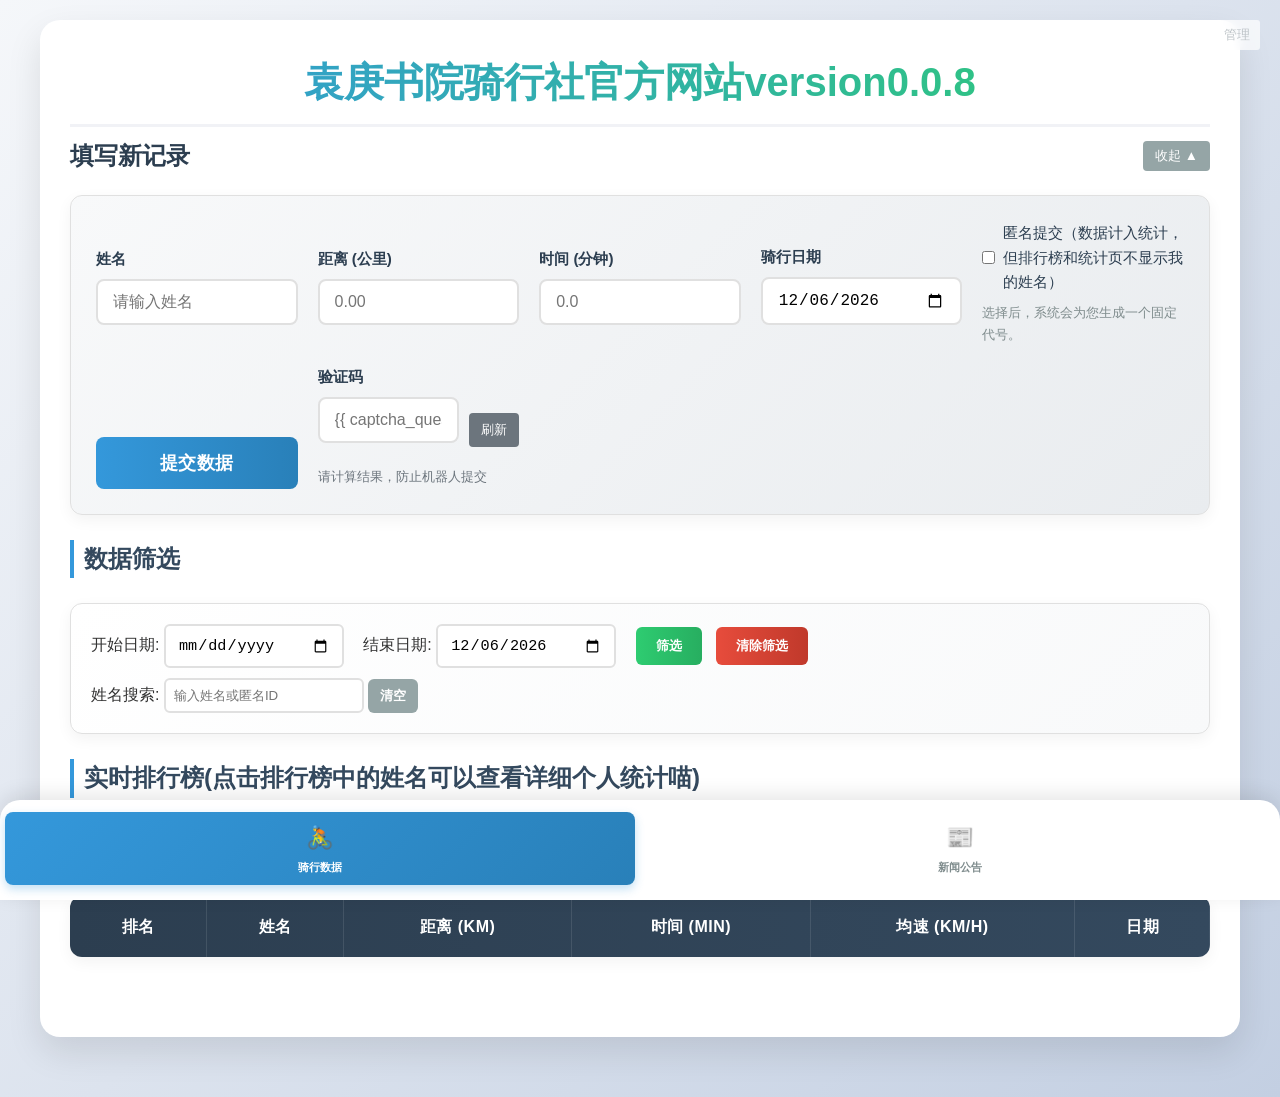
==== commit bccd8a37: "Add files via upload" ====
--- a/templates/index.html
+++ b/templates/index.html
@@ -43,6 +43,7 @@
         box-shadow: 0 15px 35px rgba(0, 0, 0, 0.1);
         overflow: hidden;
         padding: 30px;
+        padding-bottom: 80px;
     }
     .search-highlight {
         background-color: #fff9c4;  /* 黄色高亮 */
@@ -308,56 +309,63 @@
         border-left: 4px solid #2196f3;
     }
     .sidebar-nav {
-            position: fixed;
-            left: 20px;
-            top: 50%;
-            transform: translateY(-50%);
-            background: white;
-            border-radius: 12px;
-            padding: 20px 10px;
-            box-shadow: 0 5px 20px rgba(0, 0, 0, 0.1);
-            z-index: 999;
-            display: flex;
-            flex-direction: column;
-            align-items: center;
-            gap: 15px;
-        }   
-
-        .sidebar-nav a {
-            display: flex;
-            flex-direction: column;
-            align-items: center;
-            text-decoration: none;
-            color: #7f8c8d;
-            padding: 12px 8px;
-            border-radius: 8px;
-            transition: all 0.3s ease;
-            width: 100%;
-            text-align: center;
-        }
-
-        .sidebar-nav a:hover {
-            background-color: #f1f8ff;
-            color: #3498db;
-            transform: translateX(3px);
-        }
-
-        .sidebar-nav a.active {
-            background: linear-gradient(135deg, #3498db, #2980b9);
-            color: white;
-            box-shadow: 0 4px 10px rgba(52, 152, 219, 0.3);
-        }
-
-        .sidebar-nav .icon {
-         font-size: 1.5rem;
-            margin-bottom: 5px;
-        }
-
-        .sidebar-nav .text {
-        font-size: 0.8rem;
-        font-weight: 500;
+    /* === 核心定位：始终固定在底部 === */
+        position: fixed;
+        bottom: 0;
+        left: 0;
+        right: 0;
+    /* === 布局：水平排列 === */
+        display: flex;
+        flex-direction: row;
+        justify-content: space-around; /* 图标平均分布 */
+        align-items: center;
+    /* === 视觉样式 === */
+        background: white;
+        padding: 12px 5px 15px; /* 上、左右、下的内边距。加大底部内边距以适应手机“Home条” */
+        border-radius: 20px 20px 0 0; /* 只有顶部有圆角 */
+        box-shadow: 0 -5px 20px rgba(0, 0, 0, 0.1); /* 阴影在顶部，营造“浮起”效果 */
+        z-index: 999; /* 确保在最上层 */
+        gap: 10px; /* 项目之间的间隙 */
+    }
+
+    .sidebar-nav a {
+        display: flex;
+        flex-direction: column;
+        align-items: center;
+        text-decoration: none;
+        color: #7f8c8d;
+        padding: 8px 5px;
+        border-radius: 8px;
+        transition: all 0.3s ease;
+        flex: 1; /* 每个链接平均分配宽度 */
+        text-align: center;
+        min-height: 44px; /* 最小触摸目标尺寸 */
+        justify-content: center;
+        }
+
+    .sidebar-nav a:hover {
+        background-color: #f1f8ff;
+        color: #3498db;
+    /* 移除水平移动效果，更适合底部导航 */
+        transform: translateY(-2px);
+    }
+
+    .sidebar-nav a.active {
+        background: linear-gradient(135deg, #3498db, #2980b9);
+        color: white;
+        box-shadow: 0 4px 10px rgba(52, 152, 219, 0.3);
+    }
+
+    .sidebar-nav .icon {
+        font-size: 1.4rem;
+        margin-bottom: 3px;
+    }
+
+    .sidebar-nav .text {
+        font-size: 0.7rem;
+        font-weight: 600;
         white-space: nowrap;
-        }
+    }
     
     /* 为移动端优化 */
     
@@ -523,7 +531,7 @@
         margin-top: 5px;
     }
     .container {
-        padding: 12px 15px 90px !important; /* 调整内边距，底部为底部导航留出空间 */
+        padding: 12px 15px 100px !important; /* 调整内边距，底部为底部导航留出空间 */
         border-radius: 12px;
     }
     h1 {
@@ -624,24 +632,6 @@
         font-size: 0.95rem;
     }
     
-        .sidebar-nav {
-            border-radius: 20px 20px 0 0 !important; /* 更大的圆角 */
-            padding: 12px 5px 15px !important; /* 调整内边距，特别是底部，为iPhone首页指示条留空间 */
-            box-shadow: 0 -8px 25px rgba(0,0,0,0.1) !important;
-        }
-        .sidebar-nav a {
-            padding: 8px 5px 6px !important; /* 调整链接内边距 */
-        }
-        .sidebar-nav .icon {
-            font-size: 1.4rem;
-            margin-bottom: 3px;
-        }   
-        .sidebar-nav .text {
-            font-size: 0.7rem;
-            font-weight: 600; /* 加粗提高可读性 */
-        }
-   
-    }
     /* 侧边栏导航样式 */
         .sidebar-nav {
     /* 核心：覆盖为底部导航定位 */
@@ -668,7 +658,6 @@
         .sidebar-nav a {
             padding: 8px 5px 6px !important; /* 调整链接内边距 */
         } 
-
         .sidebar-nav a:hover {
             background-color: #f1f8ff;
             color: #3498db;
@@ -690,6 +679,7 @@
             font-size: 0.7rem;
             font-weight: 600;
             white-space: nowrap;
+        }
         }
 </style>
 </head>
@@ -772,7 +762,7 @@
         <button onclick="clearSearch()" style="padding: 8px 12px; background: #95a5a6; color: white; border: none; border-radius: 6px;">清空</button>
     </div>
 </div>
-    <h2>实时排行榜</h2>
+    <h2>实时排行榜(点击排行榜中的姓名可以查看详细个人统计喵)</h2>
     <select id="sortOption">
     <option value="distance">按距离排序</option>
     <option value="speed">按均速排序</option>
@@ -794,11 +784,23 @@
         </tbody>
     </table>
 </div>
-<div style="text-align: center; margin: 20px 0; color: #7f8c8d;">
-    <p>点击排行榜中的姓名可以查看详细个人统计喵</p>
-</div>
 <div style="text-align: center; margin-top: 40px; color: #bdc3c7; font-size: 0.8rem;">
-    <a href="/admin/login" style="color: inherit; text-decoration: none;">管理</a>
+    <a href="/admin/login" id="admin-corner-link" style="
+    position: fixed; /* 固定定位 */
+    top: 20px; /* 距离顶部 20 像素 */
+    right: 20px; /* 距离右侧 20 像素 */
+    z-index: 1001; /* 确保浮于大部分内容之上 */
+    color: #bdc3c7; /* 保持原有浅灰色 */
+    font-size: 0.8rem; /* 保持小字体 */
+    text-decoration: none; /* 去除下划线 */
+    padding: 5px 10px; /* 增加一点内边距，方便点击 */
+    background-color: rgba(255, 255, 255, 0.7); /* 半透明白色背景，提高在复杂背景上的可读性 */
+    border-radius: 3px; /* 轻微圆角 */
+    transition: all 0.3s ease; /* 添加过渡效果 */
+    backdrop-filter: blur(5px); /* 毛玻璃背景效果（可选，增强质感） */
+">
+    管理
+</a>
 </div>
 <script>
     function refreshCaptcha() {
@@ -1130,7 +1132,7 @@
     <button id="backToTop" style="
         display: none;
         position: fixed;
-        bottom: 80px; /* 在底部导航栏上方 */
+        bottom: 100px; /* 在底部导航栏上方 */
         right: 15px;
         width: 44px;
         height: 44px;
@@ -1141,7 +1143,7 @@
         font-size: 1.2rem;
         cursor: pointer;
         box-shadow: 0 3px 10px rgba(52, 152, 219, 0.3);
-        z-index: 998;
+        z-index: 1000;
     ">↑</button>
 
 <script>
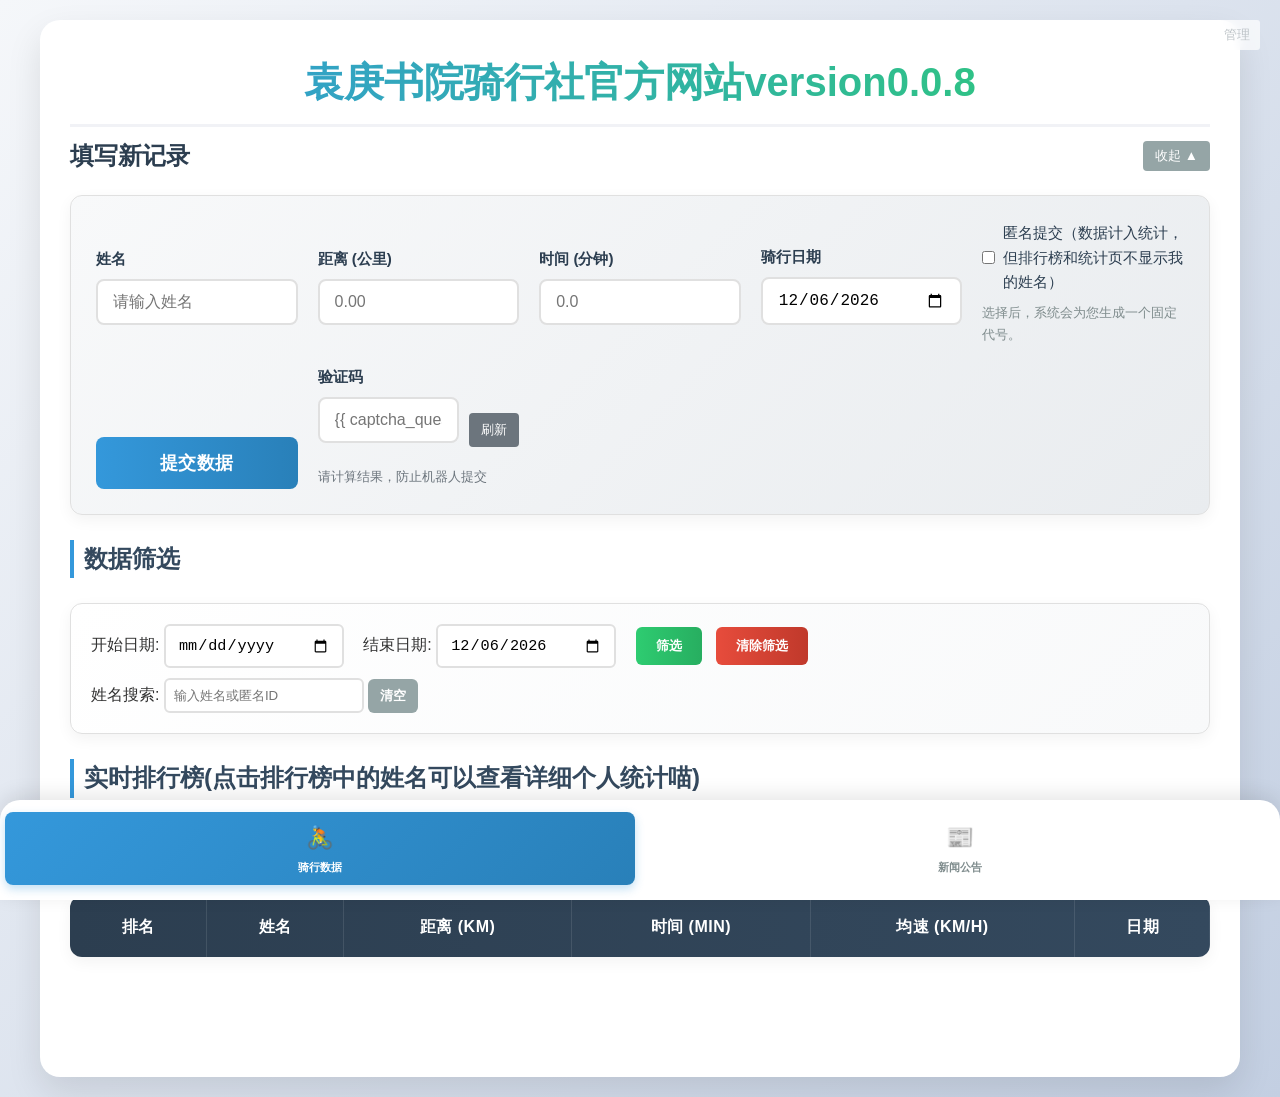
==== commit 36aadb5c: "Add files via upload" ====
--- a/templates/index.html
+++ b/templates/index.html
@@ -380,10 +380,19 @@
     /* 响应式设计 */
     @media (max-width: 768px) {
         .container {
-            padding: 15px;
-            border-radius: 10px;
-        }
-        
+            padding: 12px 0 100px !important; /* 左右内边距改为0，让表格占满 */
+            border-radius: 12px;
+            overflow: visible; /* 允许表格溢出容器 */
+            position: relative; /* 为内部绝对定位元素提供参考 */
+        }
+        .table-container {
+            width: 100%;
+            overflow-x: visible; /* 允许内容溢出 */
+            position: relative;
+            margin: 0 -10px; /* 负外边距抵消容器内边距 */
+            padding: 0 10px; /* 重新添加内边距 */
+            box-sizing: border-box;
+        }
         h1 {
             font-size: 1.8rem;
         }
@@ -531,7 +540,7 @@
         margin-top: 5px;
     }
     .container {
-        padding: 12px 15px 100px !important; /* 调整内边距，底部为底部导航留出空间 */
+        padding: 12px 10px 100px !important; /* 调整内边距，底部为底部导航留出空间 */
         border-radius: 12px;
     }
     h1 {
@@ -570,58 +579,7 @@
     #searchName {
         width: calc(100% - 80px) !important; /* 搜索框占据主要宽度 */
     }
-    table {
-        display: block;
-        border-radius: 8px;
-    }
-    thead {
-        display: none; /* 在小屏幕上隐藏复杂表头 */
-    }
-    tbody tr {
-        display: block;
-        border-bottom: 1px solid #eee;
-        padding: 12px 0; /* 增加垂直内边距，使卡片更饱满 */
-        margin-bottom: 8px; /* 卡片之间的间距 */
-        background-color: white;
-        border-radius: 8px;
-        box-shadow: 0 2px 8px rgba(0, 0, 0, 0.08); /* 更柔和的阴影 */
-        transition: all 0.2s ease; /* 添加悬停效果过渡 */
-    }
-    tbody tr:last-child {
-        margin-bottom: 0; /* 最后一行不需要底部外边距 */
-    }
-    
-    tbody tr:hover {
-        box-shadow: 0 4px 12px rgba(0, 0, 0, 0.12); /* 悬停时阴影加深 */
-        transform: translateY(-1px); /* 轻微的悬停上浮效果 */
-    }
-    tbody td {
-        display: flex; /* 使用弹性布局 */
-        justify-content: space-between; /* 标签和数据分别两端对齐 */
-        align-items: center; /* 垂直居中对齐 */
-        padding: 8px 10px; /* 增加内边距，更易点击 */
-        border-bottom: 1px solid #f0f0f0; /* 添加细分割线 */
-        text-align: left; /* 主文本恢复左对齐 */
-        position: relative; /* 保留，用于其他可能需要定位的子元素 */
-    }
-    tbody td:before {
-        /* 使用CSS伪元素为每个数据添加“标签” */
-        content: attr(data-label);
-        position: static; /* 恢复静态定位，参与flex布局 */
-        font-weight: 600;
-        color: #2c3e50; /* 使用更醒目的颜色 */
-        margin-right: 15px; /* 标签和数据之间的固定间距 */
-        flex-shrink: 0; /* 防止标签被压缩 */
-        min-width: 80px; /* 为标签设置一个最小宽度，保持对齐 */
-        text-align: left;
-    }
-    tbody td .cell-data {
-    /* 如果需要，可以为数据部分添加特定样式 */
-        text-align: right;
-        font-weight: 500;
-        color: #333;
-        word-break: break-all; /* 长数据允许换行 */
-}
+    
     button:active, a:active {
         opacity: 0.7;
         transform: scale(0.98);
@@ -768,6 +726,7 @@
     <option value="speed">按均速排序</option>
     <option value="date">按日期排序</option>
 </select>
+<div class="table-container">
     <table>
         <thead>
         <tr>
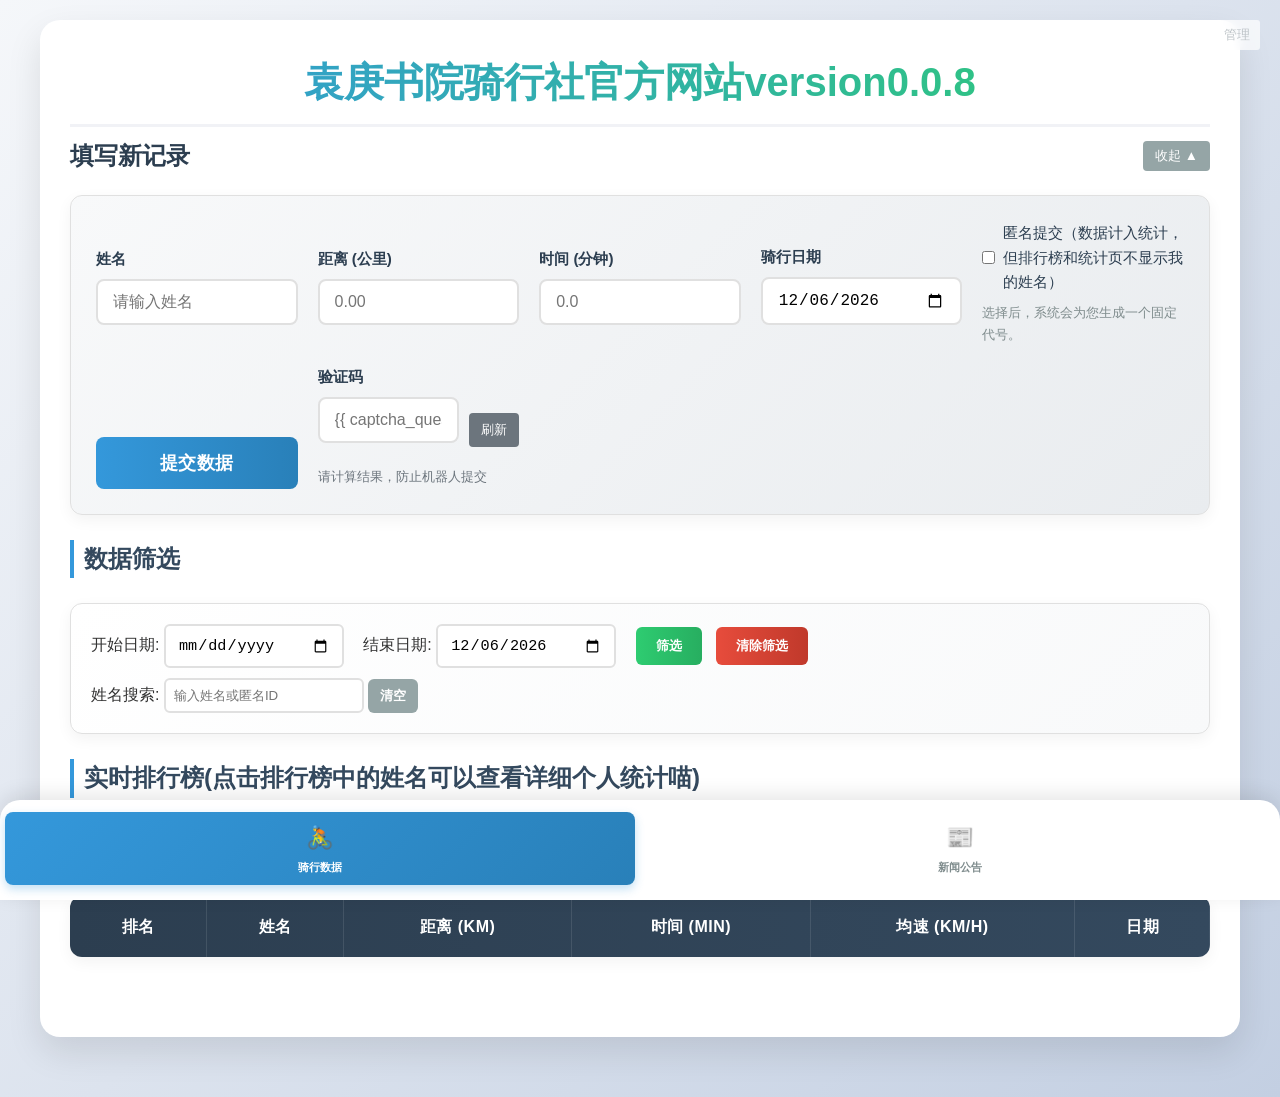
==== commit dd55751d: "Add files via upload" ====
--- a/templates/index.html
+++ b/templates/index.html
@@ -385,14 +385,7 @@
             overflow: visible; /* 允许表格溢出容器 */
             position: relative; /* 为内部绝对定位元素提供参考 */
         }
-        .table-container {
-            width: 100%;
-            overflow-x: visible; /* 允许内容溢出 */
-            position: relative;
-            margin: 0 -10px; /* 负外边距抵消容器内边距 */
-            padding: 0 10px; /* 重新添加内边距 */
-            box-sizing: border-box;
-        }
+        
         h1 {
             font-size: 1.8rem;
         }
@@ -638,6 +631,26 @@
             font-weight: 600;
             white-space: nowrap;
         }
+        }
+        @media (min-width: 769px) and (max-width: 1100px) {
+            .container {
+                width: 95%; /* 让容器稍微收缩，留出边距 */
+                max-width: none; /* 移除最大宽度限制 */
+                padding: 20px; /* 减少内边距 */
+            }
+    
+            table {
+                width: 100%;
+                table-layout: fixed; /* 固定表格布局，列宽更均匀 */
+            }
+    
+    /* 调整列宽，让表格更紧凑 */
+            table th:nth-child(1), table td:nth-child(1) { width: 10%; } /* 排名 */
+            table th:nth-child(2), table td:nth-child(2) { width: 20%; } /* 姓名 */
+            table th:nth-child(3), table td:nth-child(3) { width: 15%; } /* 距离 */
+            table th:nth-child(4), table td:nth-child(4) { width: 15%; } /* 时间 */
+            table th:nth-child(5), table td:nth-child(5) { width: 20%; } /* 均速 */
+            table th:nth-child(6), table td:nth-child(6) { width: 20%; } /* 日期 */
         }
 </style>
 </head>
@@ -726,7 +739,6 @@
     <option value="speed">按均速排序</option>
     <option value="date">按日期排序</option>
 </select>
-<div class="table-container">
     <table>
         <thead>
         <tr>
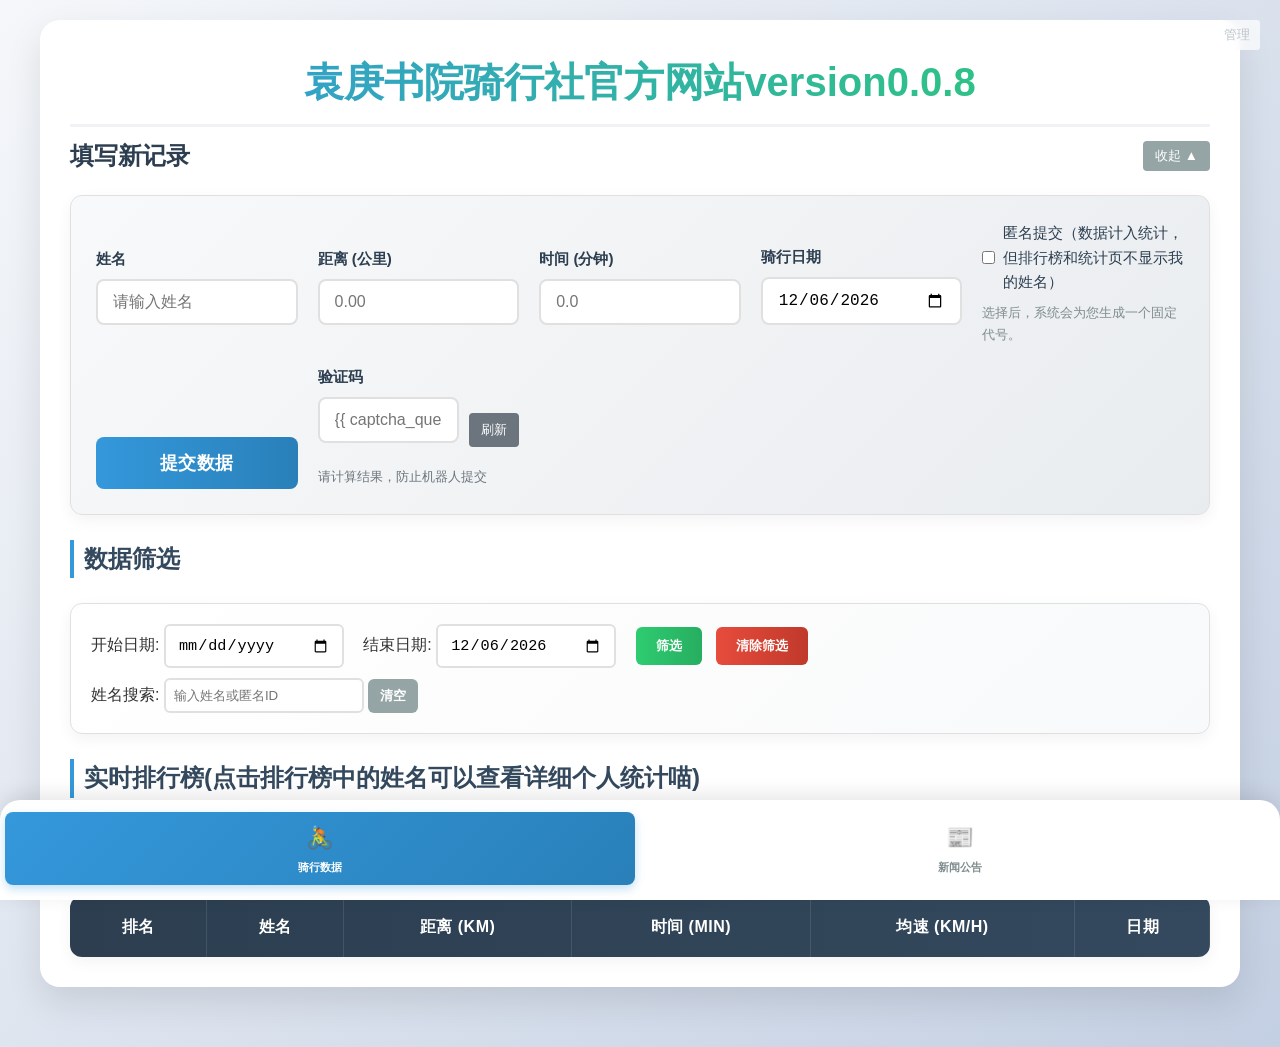
==== commit ae259a98: "Add files via upload" ====
--- a/templates/index.html
+++ b/templates/index.html
@@ -43,7 +43,6 @@
         box-shadow: 0 15px 35px rgba(0, 0, 0, 0.1);
         overflow: hidden;
         padding: 30px;
-        padding-bottom: 80px;
     }
     .search-highlight {
         background-color: #fff9c4;  /* 黄色高亮 */
@@ -380,10 +379,8 @@
     /* 响应式设计 */
     @media (max-width: 768px) {
         .container {
-            padding: 12px 0 100px !important; /* 左右内边距改为0，让表格占满 */
-            border-radius: 12px;
-            overflow: visible; /* 允许表格溢出容器 */
-            position: relative; /* 为内部绝对定位元素提供参考 */
+            padding: 15px;
+            border-radius: 10px;
         }
         
         h1 {
@@ -533,7 +530,7 @@
         margin-top: 5px;
     }
     .container {
-        padding: 12px 10px 100px !important; /* 调整内边距，底部为底部导航留出空间 */
+        padding: 15px 10px 100px !important; /* 调整内边距，底部为底部导航留出空间 */
         border-radius: 12px;
     }
     h1 {
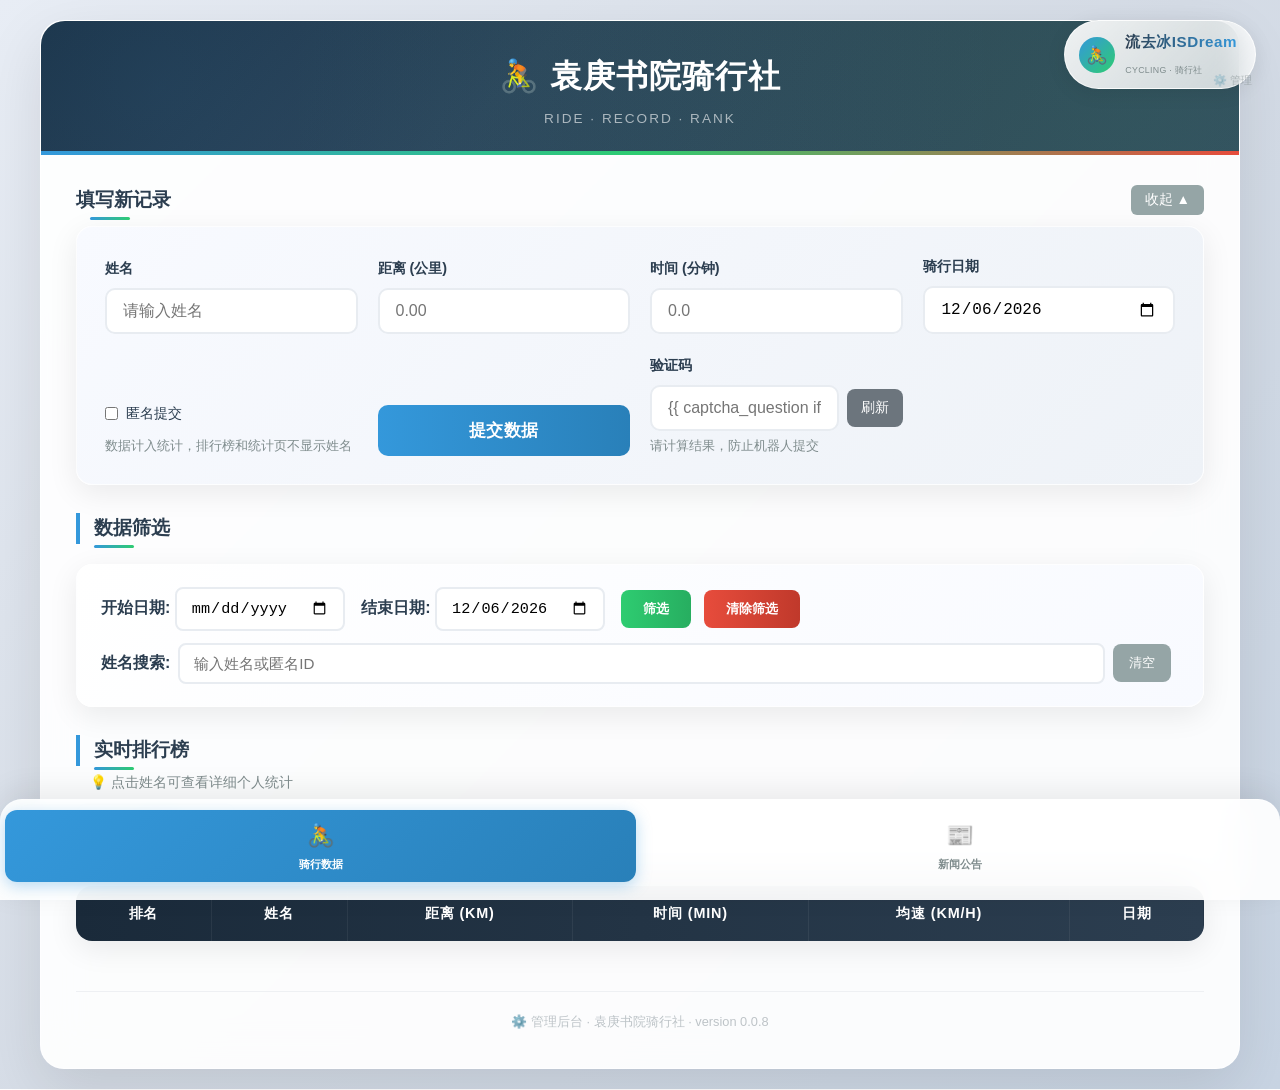
==== commit 3cb747c1: "Add files via upload" ====
--- a/templates/index.html
+++ b/templates/index.html
@@ -2,304 +2,372 @@
 <html>
 <head><meta name="viewport" content="width=device-width, initial-scale=1.0, maximum-scale=1.0, user-scalable=no, viewport-fit=cover">
     <title>袁庚书院骑行社排行榜</title>
-    <style>    
-    /* 全局重置与基础设置 */
-    * {
-        margin: 0;
-        padding: 0;
-        box-sizing: border-box;
-    }
-    #ranking {
-        overflow: hidden;
-    }   
-    @keyframes fadeOut {
-        from { opacity: 1; }
-        to { opacity: 0; }
-    }
-    .tr-fade-out {
-        animation: fadeOut 0.3s ease-out forwards;
-    }
-    @keyframes fadeIn {
-        from { opacity: 0; transform: translateY(10px); }
-        to { opacity: 1; transform: translateY(0); }
-    }
-    .tr-fade-in {
-        animation: fadeIn 0.5s ease-out;
-    }
+    <style>
+    :root {
+        --primary: #3498db;
+        --primary-dark: #2980b9;
+        --secondary: #2ecc71;
+        --secondary-dark: #27ae60;
+        --accent: #e74c3c;
+        --dark: #2c3e50;
+        --gray: #7f8c8d;
+        --light-bg: #f0f4f8;
+        --shadow: 0 8px 30px rgba(0,0,0,0.08);
+        --shadow-hover: 0 12px 40px rgba(0,0,0,0.12);
+        --radius: 16px;
+        --radius-sm: 10px;
+    }
+
+    * { margin: 0; padding: 0; box-sizing: border-box; }
+
+    #ranking { overflow: hidden; }
+
+    @keyframes fadeOut { from { opacity: 1; } to { opacity: 0; } }
+    .tr-fade-out { animation: fadeOut 0.3s ease-out forwards; }
+
+    @keyframes fadeIn { from { opacity: 0; transform: translateY(10px); } to { opacity: 1; transform: translateY(0); } }
+    .tr-fade-in { animation: fadeIn 0.5s ease-out; }
+
+    @keyframes pulse { 0% { transform: scale(1); } 50% { transform: scale(0.95); } 100% { transform: scale(1); } }
+    @keyframes logoGlow { 0%, 100% { box-shadow: 0 0 20px rgba(52,152,219,0.3); } 50% { box-shadow: 0 0 35px rgba(46,204,113,0.5); } }
+    @keyframes float {
+        0%, 100% { transform: translateY(0); }
+        50% { transform: translateY(-6px); }
+    }
+
     body {
-        font-family: 'Segoe UI', Tahoma, Geneva, Verdana, sans-serif;
-        background: linear-gradient(135deg, #f5f7fa 0%, #c3cfe2 100%);
+        font-family: -apple-system, BlinkMacSystemFont, 'Segoe UI', 'PingFang SC', 'Microsoft YaHei', sans-serif;
+        background: linear-gradient(135deg, #e8edf5 0%, #d5dce6 50%, #c8d4e3 100%);
         color: #333;
         line-height: 1.6;
         padding: 20px;
         min-height: 100vh;
     }
-    
+
     .container {
         max-width: 1200px;
         margin: 0 auto;
-        background-color: white;
-        border-radius: 20px;
-        box-shadow: 0 15px 35px rgba(0, 0, 0, 0.1);
-        overflow: hidden;
-        padding: 30px;
-    }
-    .search-highlight {
-        background-color: #fff9c4;  /* 黄色高亮 */
-        font-weight: bold;
-        padding: 2px 0;
-    }
-    
-    /* 标题样式 */
-    h1 {
-        color: #2c3e50;
-        text-align: center;
-        margin-bottom: 10px;
-        font-size: 2.5rem;
+        background: rgba(255,255,255,0.92);
+        backdrop-filter: blur(20px);
+        border-radius: 24px;
+        box-shadow: 0 20px 60px rgba(0,0,0,0.1);
+        overflow: visible;
+        padding: 35px;
+        border: 1px solid rgba(255,255,255,0.6);
+    }
+
+    /* ===== Logo ===== */
+    .brand-logo {
+        position: fixed;
+        top: 20px;
+        right: 24px;
+        z-index: 1001;
+        display: flex;
+        align-items: center;
+        gap: 10px;
+        background: linear-gradient(135deg, rgba(255,255,255,0.92), rgba(255,255,255,0.75));
+        backdrop-filter: blur(12px);
+        padding: 8px 18px 8px 14px;
+        border-radius: 50px;
+        box-shadow: 0 4px 20px rgba(0,0,0,0.08);
+        border: 1px solid rgba(255,255,255,0.8);
+        animation: logoGlow 3s ease-in-out infinite;
+        transition: all 0.3s ease;
+        cursor: default;
+        text-decoration: none;
+    }
+    .brand-logo:hover {
+        transform: translateY(-2px) scale(1.03);
+        box-shadow: 0 8px 30px rgba(52,152,219,0.25);
+    }
+    .brand-logo .logo-icon {
+        width: 36px;
+        height: 36px;
+        background: linear-gradient(135deg, #3498db, #2ecc71);
+        border-radius: 50%;
+        display: flex;
+        align-items: center;
+        justify-content: center;
+        font-size: 1.1rem;
+        color: white;
+        flex-shrink: 0;
+    }
+    .brand-logo .logo-text {
+        font-size: 0.95rem;
         font-weight: 700;
-        background: linear-gradient(90deg, #3498db, #2ecc71);
-        background-clip: text;
+        background: linear-gradient(90deg, #2c3e50, #3498db);
         -webkit-background-clip: text;
         -webkit-text-fill-color: transparent;
-        padding-bottom: 10px;
-        border-bottom: 3px solid #f1f2f6;
-    }
-    
+        background-clip: text;
+        letter-spacing: 0.5px;
+        white-space: nowrap;
+    }
+    .brand-logo .logo-tag {
+        font-size: 0.55rem;
+        color: var(--gray);
+        -webkit-text-fill-color: var(--gray);
+        background: none;
+        font-weight: 500;
+        letter-spacing: 0.3px;
+    }
+
+    .admin-mini-link {
+        position: fixed;
+        top: 72px;
+        right: 28px;
+        z-index: 1001;
+        color: rgba(127, 140, 141, 0.5);
+        font-size: 0.7rem;
+        text-decoration: none;
+        transition: color 0.3s ease;
+    }
+    .admin-mini-link:hover { color: var(--primary); }
+
+    .search-highlight { background-color: #fff9c4; font-weight: bold; padding: 2px 0; }
+
+    /* ===== Header ===== */
+    .page-header {
+        position: relative;
+        padding: 30px 20px 25px;
+        margin: -35px -35px 30px;
+        background: linear-gradient(135deg, #1a2a3a 0%, #2c3e50 40%, #34495e 100%);
+        border-radius: 24px 24px 0 0;
+        overflow: hidden;
+        text-align: center;
+    }
+    .page-header::before {
+        content: '';
+        position: absolute;
+        top: -50%;
+        left: -50%;
+        width: 200%;
+        height: 200%;
+        background: radial-gradient(circle at 30% 50%, rgba(52,152,219,0.15) 0%, transparent 50%),
+                    radial-gradient(circle at 70% 50%, rgba(46,204,113,0.1) 0%, transparent 50%);
+        pointer-events: none;
+    }
+    .page-header h1 {
+        color: white;
+        font-size: 2rem;
+        font-weight: 700;
+        letter-spacing: 1px;
+        position: relative;
+        z-index: 1;
+    }
+    .page-header .subtitle {
+        color: rgba(255,255,255,0.6);
+        font-size: 0.85rem;
+        margin-top: 6px;
+        position: relative;
+        z-index: 1;
+        letter-spacing: 2px;
+    }
+    .page-header .header-decoration {
+        position: absolute;
+        bottom: 0;
+        left: 0;
+        right: 0;
+        height: 4px;
+        background: linear-gradient(90deg, #3498db, #2ecc71, #e74c3c, #f39c12, #3498db);
+        background-size: 200% 100%;
+        animation: shimmer 3s linear infinite;
+    }
+    @keyframes shimmer { 0% { background-position: 0% 0; } 100% { background-position: 200% 0; } }
+
     h2 {
-        color: #34495e;
-        margin: 25px 0 15px;
-        padding-left: 10px;
-        border-left: 4px solid #3498db;
+        color: var(--dark);
+        margin: 28px 0 16px;
+        padding-left: 14px;
+        border-left: 4px solid var(--primary);
         font-weight: 600;
-    }
-    
-    /* 数据上传表单美化 */
-    form {
-        background: linear-gradient(135deg, #f8f9fa 0%, #e9ecef 100%);
-        padding: 25px;
-        border-radius: 12px;
-        margin: 20px 0;
-        border: 1px solid #e0e0e0;
-        box-shadow: 0 5px 15px rgba(0, 0, 0, 0.05);
-    }
-    
-    form label {
-        display: block;
+        font-size: 1.2rem;
+        position: relative;
+    }
+    h2::after {
+        content: '';
+        position: absolute;
+        bottom: -4px;
+        left: 14px;
+        width: 40px;
+        height: 3px;
+        background: linear-gradient(90deg, var(--primary), var(--secondary));
+        border-radius: 2px;
+    }
+
+    /* ===== Form Section ===== */
+    #dataForm {
+        display: grid;
+        grid-template-columns: repeat(auto-fit, minmax(200px, 1fr));
+        gap: 20px;
+        align-items: end;
+        background: linear-gradient(135deg, #f8faff 0%, #eef2f7 100%);
+        padding: 28px;
+        border-radius: var(--radius);
+        border: 1px solid rgba(255,255,255,0.8);
+        box-shadow: var(--shadow);
+        transition: all 0.3s ease;
+        margin-bottom: 20px;
+    }
+    #dataForm:hover { box-shadow: var(--shadow-hover); }
+
+    .form-group { display: flex; flex-direction: column; }
+
+    .form-group label {
         margin-bottom: 8px;
-        color: #2c3e50;
+        color: var(--dark);
         font-weight: 600;
-        font-size: 0.95rem;
-    }
-    
-    form input[type="text"],
-    form input[type="number"],
-    form input[type="date"],
-    form input[type="date"] {
+        font-size: 0.9rem;
+    }
+
+    #dataForm input[type="text"],
+    #dataForm input[type="number"],
+    #dataForm input[type="date"] {
         width: 100%;
-        padding: 12px 15px;
-        margin-bottom: 20px;
-        border: 2px solid #e0e0e0;
-        border-radius: 8px;
+        padding: 12px 16px;
+        border: 2px solid #e8ecf1;
+        border-radius: var(--radius-sm);
         font-size: 1rem;
         transition: all 0.3s ease;
         background-color: white;
-    }
-    
-    form input:focus {
-        border-color: #3498db;
-        box-shadow: 0 0 0 3px rgba(52, 152, 219, 0.2);
         outline: none;
     }
-    
-    form button[type="submit"] {
-    background: linear-gradient(90deg, #3498db, #2980b9);
-    color: white;
-    border: none;
-    padding: 14px 28px;
-    border-radius: 8px;
-    font-size: 1.1rem;
-    font-weight: 600;
-    cursor: pointer;
-    transition: all 0.4s cubic-bezier(0.175, 0.885, 0.32, 1.275);
-    display: block;
-    width: 100%;
-    letter-spacing: 0.5px;
-    position: relative;
-    overflow: hidden;
-    outline: none;
-    }
-    
-    form button[type="submit"]:hover:not(:disabled) {
-    background: linear-gradient(90deg, #2980b9, #3498db);
-    transform: translateY(-2px);
-    box-shadow: 0 7px 14px rgba(52, 152, 219, 0.3);
-    }
-    form button[type="submit"]:active:not(:disabled) {
-    transform: translateY(0);
-    transition: transform 0.1s;
-    }
-    form button[type="submit"]:disabled {
-    opacity: 0.7;
-    cursor: not-allowed;
-    transform: none !important;
-    box-shadow: none !important;
-    }
-    form button.success-state {
-    background: #2ecc71 !important;
-    animation: pulse 0.5s ease-in-out;
-    }
-    @keyframes pulse {
-    0% { transform: scale(1); }
-    50% { transform: scale(0.95); }
-    100% { transform: scale(1); }
-    }
-    /* 筛选区域美化 */
+    #dataForm input:focus {
+        border-color: var(--primary);
+        box-shadow: 0 0 0 4px rgba(52,152,219,0.12);
+    }
+
+    #dataForm button[type="submit"] {
+        background: linear-gradient(90deg, var(--primary), var(--primary-dark));
+        color: white;
+        border: none;
+        padding: 14px 28px;
+        border-radius: var(--radius-sm);
+        font-size: 1.05rem;
+        font-weight: 600;
+        cursor: pointer;
+        transition: all 0.4s cubic-bezier(0.175, 0.885, 0.32, 1.275);
+        display: block;
+        width: 100%;
+        letter-spacing: 0.5px;
+        position: relative;
+        overflow: hidden;
+    }
+    #dataForm button[type="submit"]:hover:not(:disabled) {
+        background: linear-gradient(90deg, var(--primary-dark), var(--primary));
+        transform: translateY(-2px);
+        box-shadow: 0 8px 25px rgba(52,152,219,0.35);
+    }
+    #dataForm button[type="submit"]:active:not(:disabled) { transform: translateY(0); }
+    #dataForm button[type="submit"]:disabled { opacity: 0.6; cursor: not-allowed; transform: none !important; box-shadow: none !important; }
+    #dataForm button.success-state { background: var(--secondary) !important; animation: pulse 0.5s ease-in-out; }
+
+    /* ===== Filter Section ===== */
     #filterSection {
-        background: linear-gradient(135deg, #ffffff 0%, #f8f9fa 100%);
-        padding: 20px;
-        border-radius: 12px;
-        margin: 25px 0;
-        border: 1px solid #e0e0e0;
-        box-shadow: 0 5px 15px rgba(0, 0, 0, 0.05);
-    }
-    
-    #filterSection label {
-        display: inline-block;
-        margin-right: 10px;
-        font-weight: 600;
-        color: #2c3e50;
-    }
-    
+        background: linear-gradient(135deg, #ffffff 0%, #f8faff 100%);
+        padding: 22px 24px;
+        border-radius: var(--radius);
+        margin: 20px 0;
+        border: 1px solid rgba(255,255,255,0.8);
+        box-shadow: var(--shadow);
+        transition: box-shadow 0.3s ease;
+    }
+    #filterSection:hover { box-shadow: var(--shadow-hover); }
+
+    #filterSection label { display: inline-block; margin-right: 10px; font-weight: 600; color: var(--dark); }
     #filterSection input[type="date"] {
-        padding: 10px 12px;
-        border: 2px solid #e0e0e0;
-        border-radius: 6px;
+        padding: 10px 14px;
+        border: 2px solid #e8ecf1;
+        border-radius: 8px;
         font-size: 0.95rem;
-        margin-right: 15px;
-        width: 180px;
-    }
-    
+        margin-right: 12px;
+        width: 170px;
+        transition: border-color 0.3s ease;
+        outline: none;
+    }
+    #filterSection input[type="date"]:focus { border-color: var(--primary); box-shadow: 0 0 0 3px rgba(52,152,219,0.1); }
+
     #filterSection button {
-        padding: 10px 20px;
+        padding: 10px 22px;
         border: none;
-        border-radius: 6px;
+        border-radius: 8px;
         font-weight: 600;
         cursor: pointer;
         transition: all 0.3s ease;
-        margin-right: 10px;
-    }
-    
-    #filterSection button:nth-of-type(1) {
-        background: linear-gradient(90deg, #2ecc71, #27ae60);
-        color: white;
-    }
-    
-    #filterSection button:nth-of-type(2) {
-        background: linear-gradient(90deg, #e74c3c, #c0392b);
-        color: white;
-    }
-    
-    #filterSection button:hover {
-        transform: translateY(-2px);
-        box-shadow: 0 5px 10px rgba(0, 0, 0, 0.1);
-    }
-    
-    /* 排序选择器美化 */
+        margin-right: 8px;
+    }
+    #filterSection button:nth-of-type(1) { background: linear-gradient(90deg, var(--secondary), var(--secondary-dark)); color: white; }
+    #filterSection button:nth-of-type(2) { background: linear-gradient(90deg, #e74c3c, #c0392b); color: white; }
+    #filterSection button:hover { transform: translateY(-2px); box-shadow: 0 6px 15px rgba(0,0,0,0.12); }
+    #filterSection button:active { transform: translateY(0); }
+
+    /* ===== Sort ===== */
     #sortOption {
-        padding: 10px 15px;
-        border: 2px solid #3498db;
-        border-radius: 8px;
+        padding: 10px 18px;
+        border: 2px solid #e0e7ef;
+        border-radius: var(--radius-sm);
         background-color: white;
-        font-size: 1rem;
+        font-size: 0.95rem;
         font-weight: 500;
-        color: #2c3e50;
+        color: var(--dark);
         cursor: pointer;
         transition: all 0.3s ease;
         margin-bottom: 20px;
-        width: 200px;
-    }
-    
-    #sortOption:focus {
-        outline: none;
-        box-shadow: 0 0 0 3px rgba(52, 152, 219, 0.2);
-    }
-    
-    /* 表格美化 */
+        width: auto;
+        min-width: 160px;
+    }
+    #sortOption:focus { outline: none; border-color: var(--primary); box-shadow: 0 0 0 3px rgba(52,152,219,0.12); }
+
+    /* ===== Table ===== */
     table {
         width: 100%;
         border-collapse: separate;
         border-spacing: 0;
         margin-top: 20px;
-        border-radius: 12px;
+        border-radius: var(--radius);
         overflow: hidden;
-        box-shadow: 0 5px 15px rgba(0, 0, 0, 0.05);
-    }
-    
-    thead {
-        background: linear-gradient(90deg, #2c3e50, #34495e);
-    }
-    
+        box-shadow: var(--shadow);
+    }
+    thead { background: linear-gradient(90deg, #1a2a3a, #2c3e50); }
     th {
-        padding: 18px 15px;
+        padding: 16px 15px;
         text-align: center;
         color: white;
         font-weight: 600;
-        font-size: 1rem;
+        font-size: 0.9rem;
         text-transform: uppercase;
-        letter-spacing: 0.5px;
-        border-right: 1px solid rgba(255, 255, 255, 0.1);
-    }
-    
-    th:last-child {
-        border-right: none;
-    }
-    
-    tbody tr {
-        transition: all 0.3s ease;
-    }
-    
-    tbody tr:nth-child(even) {
-        background-color: #f8f9fa;
-    }
-    
-    tbody tr:nth-child(odd) {
-        background-color: white;
-    }
-    
+        letter-spacing: 0.8px;
+        border-right: 1px solid rgba(255,255,255,0.06);
+    }
+    th:last-child { border-right: none; }
+
+    tbody tr { transition: all 0.25s ease; cursor: default; }
+    tbody tr:nth-child(even) { background-color: #f8faff; }
+    tbody tr:nth-child(odd) { background-color: white; }
     tbody tr:hover {
-        background-color: #e3f2fd;
-        transform: scale(1.005);
-        box-shadow: 0 3px 10px rgba(0, 0, 0, 0.08);
-    }
-    
+        background: linear-gradient(90deg, #eef6ff, #e3f2fd);
+        transform: scale(1.003);
+    }
+    /* 前三名特殊样式 */
+    tbody tr:nth-child(1) td:first-child {
+        color: #f39c12;
+        font-size: 1.3rem;
+        text-shadow: 0 0 20px rgba(243,156,18,0.3);
+    }
+    tbody tr:nth-child(2) td:first-child { color: #95a5a6; font-size: 1.2rem; }
+    tbody tr:nth-child(3) td:first-child { color: #cd7f32; font-size: 1.15rem; }
+
     td {
-        padding: 16px 15px;
+        padding: 14px 15px;
         text-align: center;
-        border-bottom: 1px solid #f1f2f6;
+        border-bottom: 1px solid #f0f2f5;
         font-size: 0.95rem;
     }
-    
-    /* 排名数字特殊样式 */
-    td:first-child {
-        font-weight: 700;
-        color: #3498db;
-        font-size: 1.1rem;
-    }
-    
-    /* 数据高亮 */
-    td:nth-child(3) { /* 距离列 */
-        color: #e74c3c;
-        font-weight: 600;
-    }
-    
-    td:nth-child(5) { /* 均速列 */
-        color: #27ae60;
-        font-weight: 600;
-    }
-    
-    /* 筛选信息显示 */
+    td:first-child { font-weight: 700; color: var(--primary); font-size: 1.05rem; }
+    td:nth-child(3) { color: var(--accent); font-weight: 600; }
+    td:nth-child(5) { color: var(--secondary-dark); font-weight: 600; }
+
     #filterInfo {
-        background: linear-gradient(135deg, #e3f2fd, #bbdefb);
+        background: linear-gradient(135deg, #e8f4fd, #d0ebf9);
         padding: 12px 20px;
         border-radius: 8px;
         margin: 15px 0;
@@ -307,468 +375,250 @@
         font-weight: 500;
         border-left: 4px solid #2196f3;
     }
+
+    /* ===== Bottom Nav ===== */
     .sidebar-nav {
-    /* === 核心定位：始终固定在底部 === */
         position: fixed;
         bottom: 0;
         left: 0;
         right: 0;
-    /* === 布局：水平排列 === */
         display: flex;
         flex-direction: row;
-        justify-content: space-around; /* 图标平均分布 */
+        justify-content: space-around;
         align-items: center;
-    /* === 视觉样式 === */
-        background: white;
-        padding: 12px 5px 15px; /* 上、左右、下的内边距。加大底部内边距以适应手机“Home条” */
-        border-radius: 20px 20px 0 0; /* 只有顶部有圆角 */
-        box-shadow: 0 -5px 20px rgba(0, 0, 0, 0.1); /* 阴影在顶部，营造“浮起”效果 */
-        z-index: 999; /* 确保在最上层 */
-        gap: 10px; /* 项目之间的间隙 */
-    }
-
+        background: rgba(255,255,255,0.92);
+        backdrop-filter: blur(20px);
+        padding: 10px 5px 18px;
+        border-radius: 22px 22px 0 0;
+        box-shadow: 0 -8px 30px rgba(0,0,0,0.08);
+        z-index: 999;
+        gap: 8px;
+        border-top: 1px solid rgba(255,255,255,0.6);
+    }
     .sidebar-nav a {
         display: flex;
         flex-direction: column;
         align-items: center;
         text-decoration: none;
-        color: #7f8c8d;
-        padding: 8px 5px;
-        border-radius: 8px;
+        color: var(--gray);
+        padding: 8px 12px;
+        border-radius: 12px;
         transition: all 0.3s ease;
-        flex: 1; /* 每个链接平均分配宽度 */
+        flex: 1;
         text-align: center;
-        min-height: 44px; /* 最小触摸目标尺寸 */
+        min-height: 44px;
         justify-content: center;
-        }
-
+    }
     .sidebar-nav a:hover {
-        background-color: #f1f8ff;
-        color: #3498db;
-    /* 移除水平移动效果，更适合底部导航 */
-        transform: translateY(-2px);
-    }
-
+        background-color: #f0f7ff;
+        color: var(--primary);
+        transform: translateY(-3px);
+    }
     .sidebar-nav a.active {
-        background: linear-gradient(135deg, #3498db, #2980b9);
+        background: linear-gradient(135deg, var(--primary), var(--primary-dark));
         color: white;
-        box-shadow: 0 4px 10px rgba(52, 152, 219, 0.3);
-    }
-
-    .sidebar-nav .icon {
-        font-size: 1.4rem;
-        margin-bottom: 3px;
-    }
-
-    .sidebar-nav .text {
-        font-size: 0.7rem;
-        font-weight: 600;
-        white-space: nowrap;
-    }
-    
-    /* 为移动端优化 */
-    
+        box-shadow: 0 4px 15px rgba(52,152,219,0.35);
+    }
+    .sidebar-nav .icon { font-size: 1.4rem; margin-bottom: 2px; }
+    .sidebar-nav .text { font-size: 0.7rem; font-weight: 600; white-space: nowrap; }
+
+    /* ===== Footer ===== */
+    .page-footer {
+        text-align: center;
+        margin-top: 50px;
+        padding-top: 20px;
+        border-top: 1px solid #eef0f3;
+        color: #bdc3c7;
+        font-size: 0.8rem;
+    }
+    .page-footer a {
+        color: #bdc3c7;
+        text-decoration: none;
+        transition: color 0.3s ease;
+    }
+    .page-footer a:hover { color: var(--primary); }
+
+    /* ===== Responsive ===== */
+    @media (max-width: 768px) {
+        body { padding: 12px; }
+        .container { padding: 16px 14px 100px !important; border-radius: 18px; }
+        .page-header { margin: -16px -14px 20px; padding: 24px 16px 22px; border-radius: 18px 18px 0 0; }
+        .page-header h1 { font-size: 1.3rem; }
+        .page-header .subtitle { font-size: 0.7rem; letter-spacing: 1px; }
+
+        h1 { font-size: 1.5rem !important; }
+        h2 { font-size: 1.1rem !important; margin: 18px 0 12px; padding-left: 10px; }
+        h2::after { left: 10px; width: 30px; }
+
+        #filterSection { padding: 16px; }
+        #filterSection input[type="date"] { width: calc(50% - 6px) !important; display: inline-block; margin-right: 0; margin-bottom: 10px; }
+        #filterSection input[type="date"]:first-of-type { margin-right: 10px; }
+        #filterSection button { width: auto; min-width: 60px; padding: 8px 14px; margin-right: 6px; margin-bottom: 10px; }
+        #filterSection > div { margin-top: 6px; }
+
+        #searchName { width: calc(100% - 80px) !important; }
+
+        #dataForm { grid-template-columns: 1fr !important; padding: 18px !important; gap: 14px !important; }
+        #dataForm input { padding: 11px 14px !important; font-size: 16px !important; min-height: 44px; }
+        .form-group label { font-size: 0.85rem !important; margin-bottom: 4px !important; }
+        .form-group small { font-size: 0.75rem !important; }
+        #dataForm button[type="submit"] { padding: 13px 16px !important; font-size: 1rem !important; }
+
+        table { display: block; overflow-x: auto; font-size: 0.85rem; }
+        th, td { padding: 10px 8px; }
+
+        .sidebar-nav { padding: 8px 5px 16px !important; border-radius: 18px 18px 0 0 !important; }
+        .sidebar-nav a { padding: 6px 8px !important; }
+        .sidebar-nav .text { font-size: 0.65rem; }
+        .sidebar-nav .icon { font-size: 1.3rem; }
+
+        .brand-logo { top: 12px; right: 14px; padding: 6px 14px 6px 10px; }
+        .brand-logo .logo-icon { width: 30px; height: 30px; font-size: 0.95rem; }
+        .brand-logo .logo-text { font-size: 0.8rem; }
+        .brand-logo .logo-tag { display: none; }
+        .admin-mini-link { top: 58px; right: 18px; }
+
+        button:active, a:active { opacity: 0.7; transform: scale(0.98); }
+        .loading, .empty-state { padding: 30px 15px; font-size: 0.9rem; }
+    }
+
     @media (max-width: 400px) {
-            .sidebar-nav .text {
-                font-size: 0.65rem;
-            }
-            .sidebar-nav .icon {
-                font-size: 1.3rem;
-            }
-        }   
-    /* 响应式设计 */
-    @media (max-width: 768px) {
-        .container {
-            padding: 15px;
-            border-radius: 10px;
-        }
-        
-        h1 {
-            font-size: 1.8rem;
-        }
-        
-        #filterSection {
-            padding: 15px;
-        }
-        
-        #filterSection input[type="date"] {
-            width: 100%;
-            margin-bottom: 10px;
-        }
-        
-        #filterSection button {
-            width: 100%;
-            margin-bottom: 10px;
-        }
-        
-        table {
-            display: block;
-            overflow-x: auto;
-        }
-        
-        th, td {
-            padding: 12px 8px;
-            font-size: 0.9rem;
-        }
-        
-        form {
-            padding: 15px;
-        }
-    
-    
-    /* 顶部装饰条 */
-    .header-bar {
-        height: 5px;
-        background: linear-gradient(90deg, #3498db, #2ecc71, #e74c3c, #f39c12);
-        border-radius: 5px 5px 0 0;
-        margin-bottom: 20px;
-    }
-    
-    /* 加载动画 */
-    .loading {
-        text-align: center;
-        padding: 20px;
-        color: #7f8c8d;
-        font-style: italic;
-    }
-    
-    /* 空状态提示 */
-    .empty-state {
-        text-align: center;
-        padding: 40px 20px;
-        color: #95a5a6;
-        font-size: 1.1rem;
-    }
-    #dataForm {
-        /* 上面行内样式已定义网格，这里补充细节 */
-        background: linear-gradient(135deg, #f8f9fa 0%, #e9ecef 100%);
-        padding: 25px;
-        border-radius: 12px;
-        border: 1px solid #e0e0e0;
-        box-shadow: 0 5px 15px rgba(0, 0, 0, 0.05);
-        transition: all 0.3s ease;
-        margin-bottom: 20px;
-    }
-
-    .form-group {
-        display: flex;
-        flex-direction: column;
-    }
-
-    .form-group label {
-        margin-bottom: 8px;
-        color: #2c3e50;
-        font-weight: 600;
-        font-size: 0.9rem;
-    }
-
-    #dataForm input[type="text"],
-    #dataForm input[type="number"],
-    #dataForm input[type="date"] {
-        width: 100%; /* 在网格单元格内自适应 */
-        padding: 12px 15px;
-        border: 2px solid #e0e0e0;
-        border-radius: 8px;
-        font-size: 1rem;
-        transition: all 0.3s ease;
-        background-color: white;
-    }
-    
-/* 移动端下恢复为垂直布局 */
-    
-    #dataForm {
-        grid-template-columns: 1fr !important; /* 强制单列 */
-        gap: 15px;
-    }
-    .form-group {
-        margin-bottom: 0;
-    }
-    
-        #dataForm {
-    padding: 15px !important; /* 减少内边距 */
-    gap: 12px !important; /* 减小网格间隙 */
-    border-radius: 10px; /* 略微减小圆角 */
-    }
-
-    /* 2. 优化表单内所有输入框、按钮、文字 */
-    #dataForm input[type="text"],
-    #dataForm input[type="number"],
-    #dataForm input[type="date"],
-    #dataForm input[type="text"]#captcha { /* 确保验证码输入框也被优化 */
-        padding: 10px 12px !important; /* 减小内边距 */
-        font-size: 16px !important; /* 关键：防止iOS页面自动缩放 */
-        border-width: 1px; /* 细化边框 */
-        margin-bottom: 8px; /* 统一底部间距 */
-        min-height: 44px; /* 满足苹果人机指南的最小点击区域 */
-    }
-
-/* 3. 优化标签和提示文字 */
-    .form-group label {
-        font-size: 0.85rem !important;
-        margin-bottom: 4px !important;
-        font-weight: 500; /* 稍微加粗，提高可读性 */
-    }
-    .form-group small {
-        font-size: 0.75rem !important;
-        line-height: 1.2;
-    }
-
-    /* 4. 优化复选框和匿名提交说明的布局 */
-    .form-group label[for^="is_anonymous"] { /* 针对匿名提交的复选框标签 */
-        align-items: flex-start; /* 顶部对齐 */
-        line-height: 1.3;
-    }
-    #is_anonymous {
-        margin-top: 2px; /* 微调复选框对齐 */
-    }
-
-    /* 5. 优化提交按钮 */
-    #dataForm button[type="submit"] {
-        padding: 12px 16px !important;
-        font-size: 1rem !important;
-        border-radius: 8px;
-        margin-top: 5px;
-    }
-    .container {
-        padding: 15px 10px 100px !important; /* 调整内边距，底部为底部导航留出空间 */
-        border-radius: 12px;
-    }
-    h1 {
-        font-size: 1.5rem !important; /* 减小主标题 */
-        margin-bottom: 5px;
-        padding-bottom: 8px;
-    }
-    h2 {
-        font-size: 1.2rem !important; /* 减小次级标题 */
-        margin: 15px 0 10px;
-        padding-left: 8px;
-    }
-    #filterSection {
-        padding: 12px;
-    }
-    #filterSection input[type="date"] {
-        width: calc(50% - 5px) !important; /* 让两个日期输入框并排 */
-        display: inline-block;
-        margin-right: 0;
-        margin-bottom: 10px;
-    }
-    #filterSection input[type="date"]:first-of-type {
-        margin-right: 10px;
-    }
-    #filterSection button {
-        width: auto; /* 按钮恢复自适应宽度 */
-        min-width: 60px;
-        padding: 8px 12px;
-        margin-right: 8px;
-        margin-bottom: 10px;
-    }
-    /* 搜索框单独一行 */
-    #filterSection > div { /* 指向包含搜索框的div */
-        margin-top: 5px;
-    }
-    #searchName {
-        width: calc(100% - 80px) !important; /* 搜索框占据主要宽度 */
-    }
-    
-    button:active, a:active {
-        opacity: 0.7;
-        transform: scale(0.98);
-    }
-    /* 优化加载中的提示 */
-    .loading, .empty-state {
-        padding: 30px 15px;
-        font-size: 0.95rem;
-    }
-    
-    /* 侧边栏导航样式 */
-        .sidebar-nav {
-    /* 核心：覆盖为底部导航定位 */
-            position: fixed;
-            bottom: 0;
-            top: auto; /* 清除桌面端的 top: 50% */
-            left: 0;
-            right: 0;
-            transform: none; /* 清除桌面端的 transform: translateY(-50%) */
-    
-    /* 布局：从列变为行 */
-            flex-direction: row;
-            justify-content: space-around;
-    
-    /* 视觉调整 */
-            border-radius: 20px 20px 0 0 !important; /* 更大的圆角 */
-            padding: 12px 5px 15px !important; /* 调整内边距，特别是底部，为手机Home条留空间 */
-            box-shadow: 0 -8px 25px rgba(0,0,0,0.1) !important;
-    
-    /* 确保在手机端层级正确 */
-            z-index: 999;
-        }
-
-        .sidebar-nav a {
-            padding: 8px 5px 6px !important; /* 调整链接内边距 */
-        } 
-        .sidebar-nav a:hover {
-            background-color: #f1f8ff;
-            color: #3498db;
-            transform: translateX(3px);
-        }
-
-        .sidebar-nav a.active {
-            background: linear-gradient(135deg, #3498db, #2980b9);
-            color: white;
-            box-shadow: 0 4px 10px rgba(52, 152, 219, 0.3);
-        }
-
-        .sidebar-nav .icon {
-            font-size: 1.4rem;
-            margin-bottom: 3px;
-        }
-
-        .sidebar-nav .text {
-            font-size: 0.7rem;
-            font-weight: 600;
-            white-space: nowrap;
-        }
-        }
-        @media (min-width: 769px) and (max-width: 1100px) {
-            .container {
-                width: 95%; /* 让容器稍微收缩，留出边距 */
-                max-width: none; /* 移除最大宽度限制 */
-                padding: 20px; /* 减少内边距 */
-            }
-    
-            table {
-                width: 100%;
-                table-layout: fixed; /* 固定表格布局，列宽更均匀 */
-            }
-    
-    /* 调整列宽，让表格更紧凑 */
-            table th:nth-child(1), table td:nth-child(1) { width: 10%; } /* 排名 */
-            table th:nth-child(2), table td:nth-child(2) { width: 20%; } /* 姓名 */
-            table th:nth-child(3), table td:nth-child(3) { width: 15%; } /* 距离 */
-            table th:nth-child(4), table td:nth-child(4) { width: 15%; } /* 时间 */
-            table th:nth-child(5), table td:nth-child(5) { width: 20%; } /* 均速 */
-            table th:nth-child(6), table td:nth-child(6) { width: 20%; } /* 日期 */
-        }
+        .sidebar-nav .text { font-size: 0.6rem; }
+        .sidebar-nav .icon { font-size: 1.2rem; }
+    }
+
+    @media (min-width: 769px) and (max-width: 1100px) {
+        .container { width: 95%; max-width: none; padding: 24px; }
+        table th:nth-child(1), table td:nth-child(1) { width: 10%; }
+        table th:nth-child(2), table td:nth-child(2) { width: 20%; }
+        table th:nth-child(3), table td:nth-child(3) { width: 15%; }
+        table th:nth-child(4), table td:nth-child(4) { width: 15%; }
+        table th:nth-child(5), table td:nth-child(5) { width: 20%; }
+        table th:nth-child(6), table td:nth-child(6) { width: 20%; }
+    }
 </style>
 </head>
 <body>
+    <!-- 流去冰ISDream Logo -->
+    <a class="brand-logo" title="流去冰ISDream">
+        <span class="logo-icon">🚴</span>
+        <span>
+            <span class="logo-text">流去冰ISDream</span><br>
+            <span class="logo-tag">CYCLING · 骑行社</span>
+        </span>
+    </a>
+    <a href="/admin/login" class="admin-mini-link">⚙️ 管理</a>
+
     <nav class="sidebar-nav">
         <a href="/" class="active">
-            <div class="icon">🚴</div>
-            <div class="text">骑行数据</div>
+            <span class="icon">🚴</span>
+            <span class="text">骑行数据</span>
         </a>
         <a href="/news">
-            <div class="icon">📰</div>
-            <div class="text">新闻公告</div>
+            <span class="icon">📰</span>
+            <span class="text">新闻公告</span>
         </a>
     </nav>
     <div class="container">
-    
-    <h1>袁庚书院骑行社官方网站version0.0.8</h1>
-    
+        <div class="page-header">
+            <h1>🚴 袁庚书院骑行社</h1>
+            <div class="subtitle">RIDE · RECORD · RANK</div>
+            <div class="header-decoration"></div>
+        </div>
+
     <div style="display: flex; justify-content: space-between; align-items: center; margin-bottom: 10px;">
-    <h2 style="margin: 0; border: none; padding: 0; color: #2c3e50;">填写新记录</h2>
-    <button type="button" id="toggleFormBtn" style="padding: 6px 12px; background: #95a5a6; color: white; border: none; border-radius: 4px; cursor: pointer;">
-        收起 ▲
-    </button>
+        <h2 style="margin: 0; border: none; padding: 0; color: var(--dark);">填写新记录</h2>
+        <button type="button" id="toggleFormBtn" style="padding: 6px 14px; background: #95a5a6; color: white; border: none; border-radius: 6px; cursor: pointer; font-size: 0.85rem;">
+            收起 ▲
+        </button>
     </div>
     <div id="uploadFormContainer">
-    <form method="POST" id="dataForm" style="display: grid; grid-template-columns: repeat(auto-fit, minmax(200px, 1fr)); gap: 20px; align-items: end;">
-        <div class="form-group">
-            <label for="name">姓名</label>
-            <input type="text" id="name" name="name" required placeholder="请输入姓名">
+        <form method="POST" id="dataForm">
+            <div class="form-group">
+                <label for="name">姓名</label>
+                <input type="text" id="name" name="name" required placeholder="请输入姓名">
+            </div>
+            <div class="form-group">
+                <label for="distance">距离 (公里)</label>
+                <input type="number" step="0.01" id="distance" name="distance" required placeholder="0.00">
+            </div>
+            <div class="form-group">
+                <label for="time">时间 (分钟)</label>
+                <input type="number" step="0.1" id="time" name="time" required placeholder="0.0">
+            </div>
+            <div class="form-group">
+                <label for="date">骑行日期</label>
+                <input type="date" id="date" name="date" required>
+            </div>
+            <div class="form-group">
+                <label style="font-weight: normal; cursor: pointer; display: flex; align-items: center; font-size: 0.9rem;">
+                    <input type="checkbox" id="is_anonymous" name="is_anonymous" value="1" style="margin-right: 8px; width: auto;">
+                    <span>匿名提交</span>
+                </label>
+                <small style="display: block; color: var(--gray); margin-top: 2px;">数据计入统计，排行榜和统计页不显示姓名</small>
+            </div>
+            <div class="form-group">
+                <button type="submit">提交数据</button>
+            </div>
+            <div class="form-group">
+                <label for="captcha">验证码</label>
+                <div style="display: flex; align-items: center; gap: 8px;">
+                    <input type="text" id="captcha" name="captcha" required
+                        placeholder="{{ captcha_question if captcha_question else '1 + 1 = ?' }}"
+                        style="flex: 1;">
+                    <button type="button" onclick="refreshCaptcha()"
+                        style="padding: 10px 14px; background: #6c757d; color: white; border: none; border-radius: 8px; font-size: 0.85rem; cursor: pointer;">
+                        刷新
+                    </button>
+                </div>
+                <small style="color: var(--gray); margin-top: 4px;">请计算结果，防止机器人提交</small>
+            </div>
+        </form>
+    </div>
+
+    <h2>数据筛选</h2>
+    <div id="filterSection">
+        <span style="color: var(--dark); font-weight: 600;">开始日期:</span> <input type="date" id="startDate">
+        <span style="color: var(--dark); font-weight: 600;">结束日期:</span> <input type="date" id="endDate">
+        <button onclick="applyFilter()">筛选</button>
+        <button onclick="clearFilter()">清除筛选</button>
+        <div style="margin-top: 12px; display: flex; align-items: center; gap: 8px; flex-wrap: wrap;">
+            <span style="color: var(--dark); font-weight: 600;">姓名搜索:</span>
+            <input type="text" id="searchName" placeholder="输入姓名或匿名ID"
+                   style="padding: 10px 14px; flex: 1; min-width: 150px; border: 2px solid #e8ecf1; border-radius: 8px; font-size: 0.95rem; outline: none; transition: border-color 0.3s ease;"
+                   oninput="debouncedSearch()"
+                   onfocus="this.style.borderColor='#3498db'"
+                   onblur="this.style.borderColor='#e8ecf1'">
+            <button onclick="clearSearch()" style="padding: 10px 16px; background: #95a5a6; color: white; border: none; border-radius: 8px; cursor: pointer; font-weight: 500; transition: all 0.3s ease;">清空</button>
         </div>
-        <div class="form-group">
-            <label for="distance">距离 (公里)</label>
-            <input type="number" step="0.01" id="distance" name="distance" required placeholder="0.00">
-        </div>
-        <div class="form-group">
-            <label for="time">时间 (分钟)</label>
-            <input type="number" step="0.1" id="time" name="time" required placeholder="0.0">
-        </div>
-        <div class="form-group">
-            <label for="date">骑行日期</label>
-            <input type="date" id="date" name="date" required>
-        </div>
-        <div class="form-group">
-            <label style="font-weight: normal; cursor: pointer; display: flex; align-items: center;">
-            <input type="checkbox" id="is_anonymous" name="is_anonymous" value="1" style="margin-right: 8px;">
-            <span>匿名提交（数据计入统计，但排行榜和统计页不显示我的姓名）</span>
-            </label>
-            <small style="display: block; color: #7f8c8d; margin-top: 5px;">选择后，系统会为您生成一个固定代号。</small>
-        </div>
-        <div class="form-group" style="grid-column: span 1;">
-            <button type="submit" style="width: 100%;">提交数据</button>
-        </div>
-        <div class="form-group">
-            <label for="captcha">验证码</label>
-            <div style="display: flex; align-items: center; gap: 10px;">
-                <input type="text" id="captcha" name="captcha" required 
-                    placeholder="{{ captcha_question if captcha_question else '1 + 1 = ?' }}"
-                    style="flex: 1;">
-                <button type="button" onclick="refreshCaptcha()" 
-                    style="padding: 8px 12px; background: #6c757d; color: white; border: none; border-radius: 4px;">
-                    刷新
-                </button>
-            </div>
-            <small style="color: #6c757d;">请计算结果，防止机器人提交</small>
-        </div>
-    </form>
     </div>
 
-<h2>数据筛选</h2>
-<div id="filterSection">
-    开始日期: <input type="date" id="startDate">
-    结束日期: <input type="date" id="endDate">
-    <button onclick="applyFilter()">筛选</button>
-    <button onclick="clearFilter()">清除筛选</button>
-    <div style="margin-top: 10px;">
-        姓名搜索: 
-        <input type="text" id="searchName" placeholder="输入姓名或匿名ID" 
-               style="padding: 8px; width: 200px; border: 2px solid #e0e0e0; border-radius: 6px;"
-               oninput="debouncedSearch()">
-        <button onclick="clearSearch()" style="padding: 8px 12px; background: #95a5a6; color: white; border: none; border-radius: 6px;">清空</button>
-    </div>
-</div>
-    <h2>实时排行榜(点击排行榜中的姓名可以查看详细个人统计喵)</h2>
+    <h2>实时排行榜</h2>
+    <p style="color: var(--gray); font-size: 0.85rem; margin: -10px 0 10px 14px;">💡 点击姓名可查看详细个人统计</p>
     <select id="sortOption">
-    <option value="distance">按距离排序</option>
-    <option value="speed">按均速排序</option>
-    <option value="date">按日期排序</option>
-</select>
+        <option value="distance">🏆 按距离排序</option>
+        <option value="speed">⚡ 按均速排序</option>
+        <option value="date">📅 按日期排序</option>
+    </select>
     <table>
         <thead>
-        <tr>
-            <th>排名</th>
-            <th>姓名</th>
-            <th>距离 (km)</th>
-            <th>时间 (min)</th>
-            <th>均速 (km/h)</th>
-            <th>日期</th>
-        </tr>
+            <tr>
+                <th>排名</th>
+                <th>姓名</th>
+                <th>距离 (km)</th>
+                <th>时间 (min)</th>
+                <th>均速 (km/h)</th>
+                <th>日期</th>
+            </tr>
         </thead>
         <tbody id="ranking">
-            <!-- 数据由 JavaScript 填充 -->
+            <!-- Data populated by JavaScript -->
         </tbody>
     </table>
-</div>
-<div style="text-align: center; margin-top: 40px; color: #bdc3c7; font-size: 0.8rem;">
-    <a href="/admin/login" id="admin-corner-link" style="
-    position: fixed; /* 固定定位 */
-    top: 20px; /* 距离顶部 20 像素 */
-    right: 20px; /* 距离右侧 20 像素 */
-    z-index: 1001; /* 确保浮于大部分内容之上 */
-    color: #bdc3c7; /* 保持原有浅灰色 */
-    font-size: 0.8rem; /* 保持小字体 */
-    text-decoration: none; /* 去除下划线 */
-    padding: 5px 10px; /* 增加一点内边距，方便点击 */
-    background-color: rgba(255, 255, 255, 0.7); /* 半透明白色背景，提高在复杂背景上的可读性 */
-    border-radius: 3px; /* 轻微圆角 */
-    transition: all 0.3s ease; /* 添加过渡效果 */
-    backdrop-filter: blur(5px); /* 毛玻璃背景效果（可选，增强质感） */
-">
-    管理
-</a>
+
+    <div class="page-footer">
+        <a href="/admin/login">⚙️ 管理后台</a> &middot; 袁庚书院骑行社 &middot; version 0.0.8
+    </div>
 </div>
 <script>
     function refreshCaptcha() {
